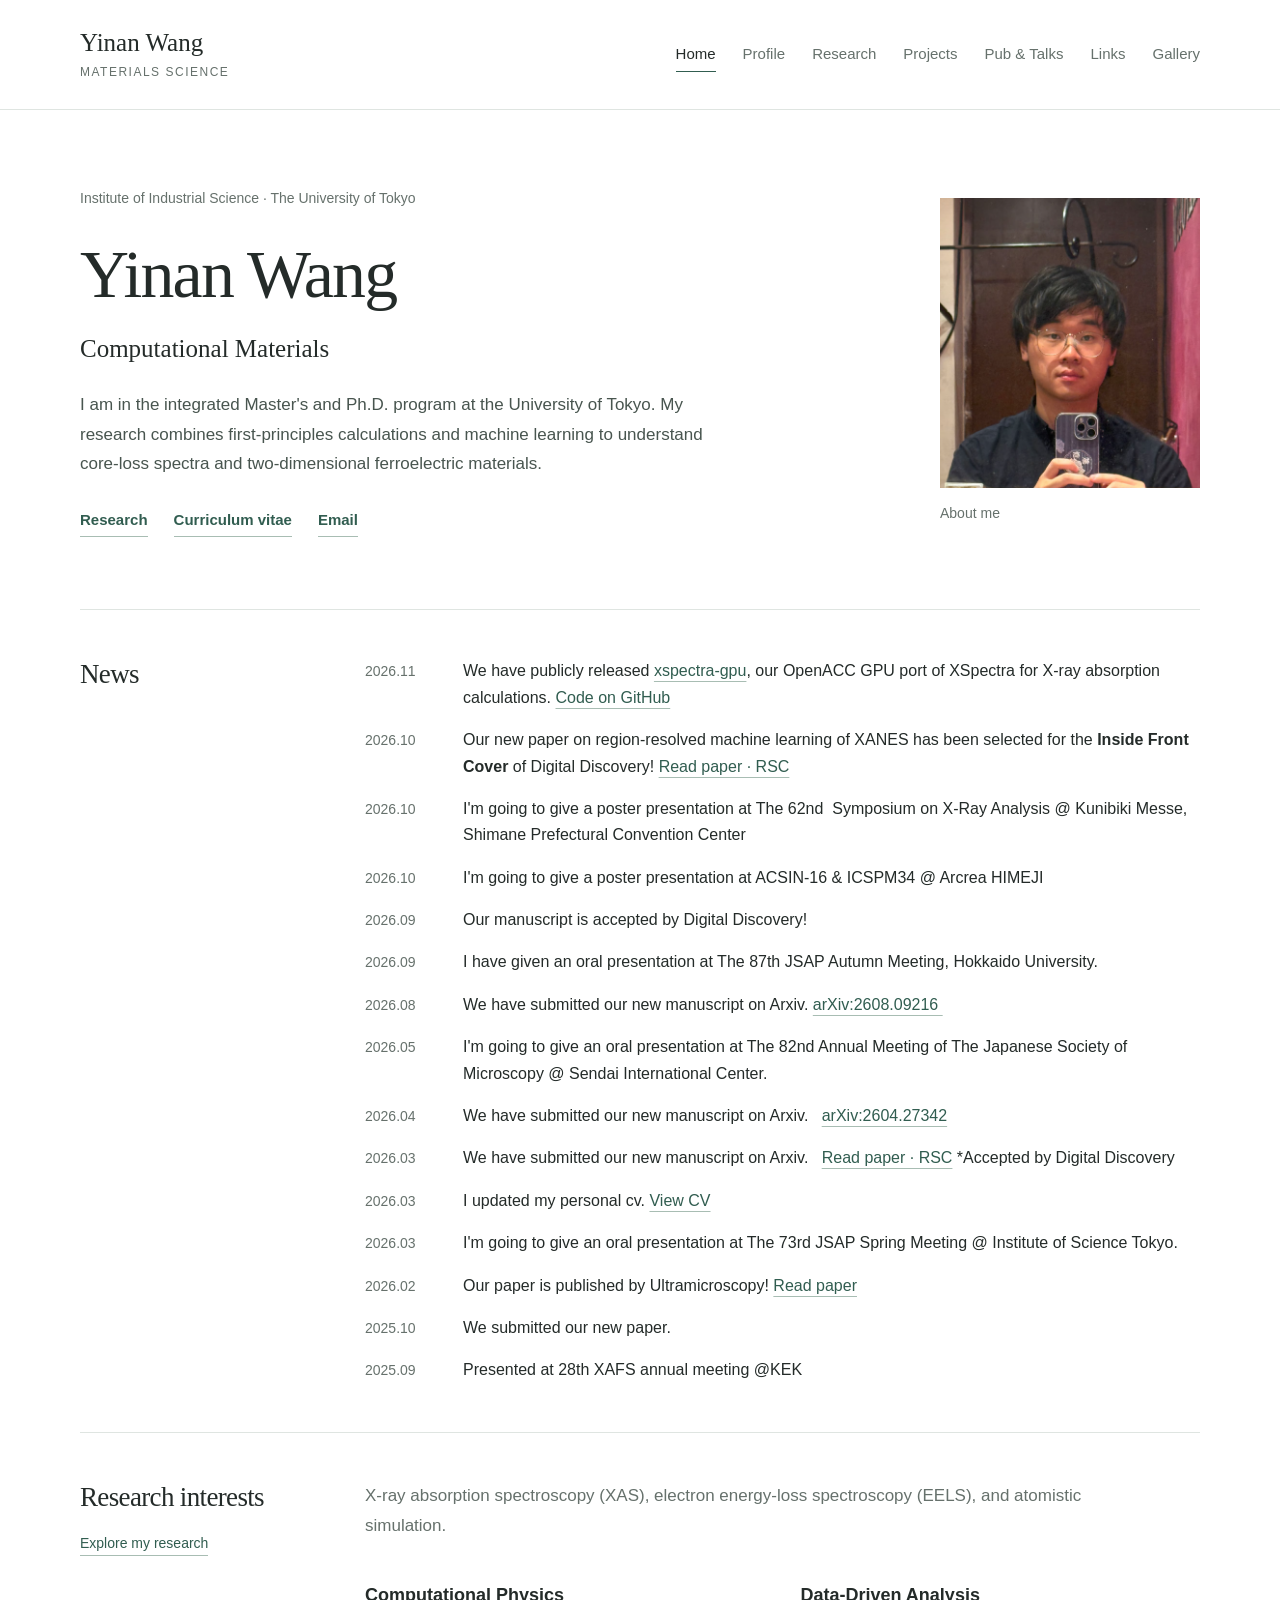
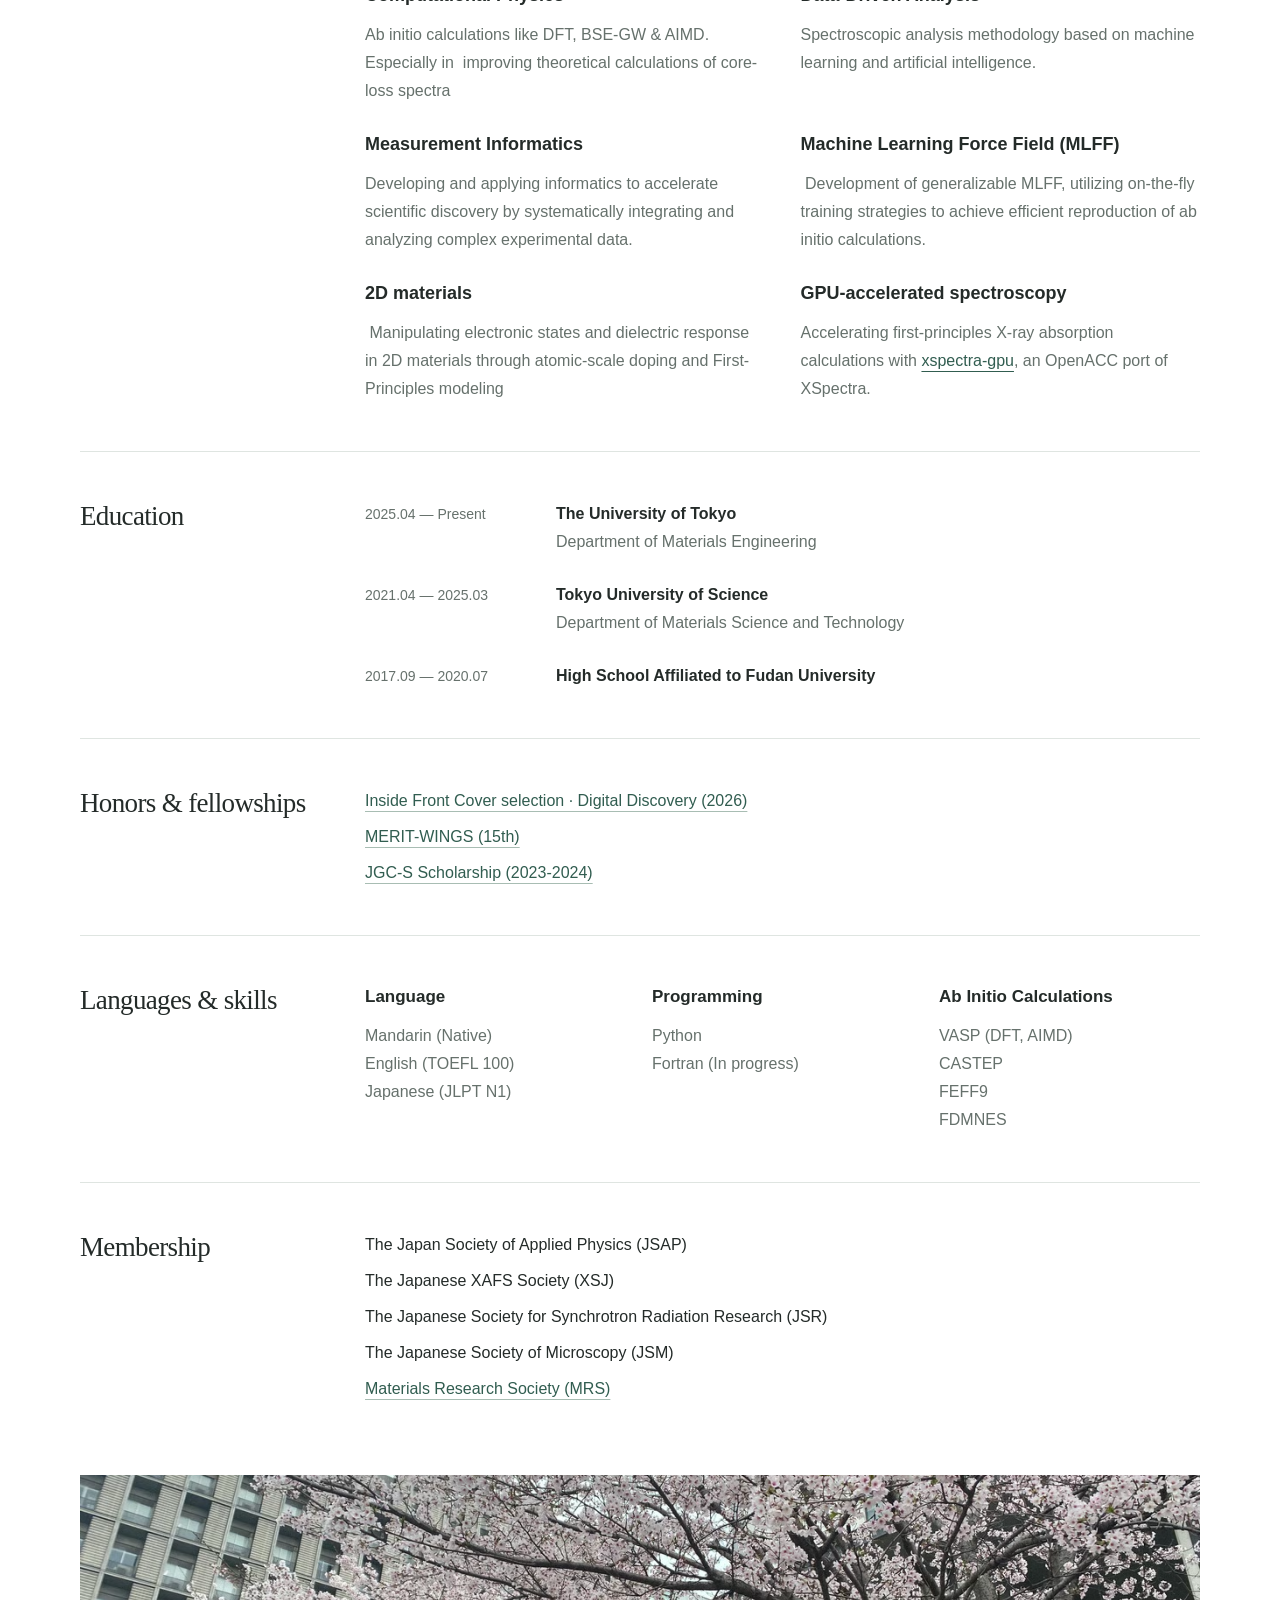
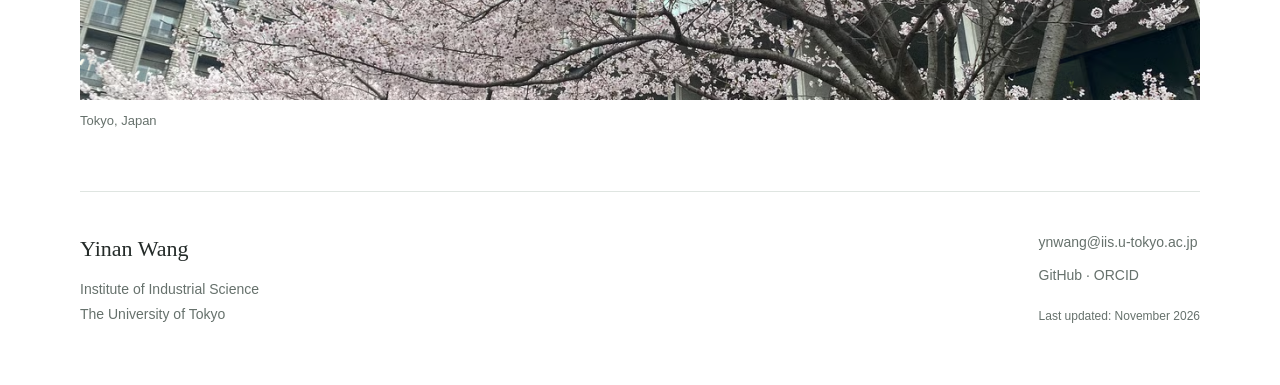
==== index.html @ 44aefcf2 "Simplify home research tagline to Computational Materials" ====
<!doctype html>
<html lang="en"><head><meta charset="utf-8"><meta name="viewport" content="width=device-width,initial-scale=1"><title>Yinan Wang</title><meta name="description" content="Yinan Wang — materials science, measurement informatics, machine learning, XAS and EELS at the University of Tokyo."><meta name="theme-color" content="#ffffff"><link rel="canonical" href="https://yinanwang-iis.github.io/"><link rel="icon" href="favicon.svg" type="image/svg+xml"><link rel="stylesheet" href="style.css?v=20260926-editorial"></head>
<body><a class="skip" href="#main">Skip to content</a><header><nav aria-label="Main navigation"><a class="wordmark" href="index.html">Yinan Wang<span>Materials Science</span></a><div class="nav-links"><a href="index.html" aria-current="page">Home</a><a href="profile.html">Profile</a><a href="research.html">Research</a><a href="projects.html">Projects</a><a href="pub-and-talks.html">Pub & Talks</a><a href="links.html">Links</a><a href="gallery.html">Gallery</a></div></nav></header><main id="main"><section class="home-intro">
<div class="intro-copy"><p class="affiliation">Institute of Industrial Science · The University of Tokyo</p><h1>Yinan Wang</h1><p class="intro-field">Computational Materials</p><p>I am in the integrated Master's and Ph.D. program at the University of Tokyo. My research combines first-principles calculations and machine learning to understand core-loss spectra and two-dimensional ferroelectric materials.</p><div class="intro-links"><a href="research.html">Research</a><a href="https://www.overleaf.com/read/ssrjstzkhgrx#f993db">Curriculum vitae</a><a href="mailto:ynwang@iis.u-tokyo.ac.jp">Email</a></div></div>
<figure class="intro-photo"><img src="home-2.avif" width="1193" height="1200" alt="Yinan Wang" fetchpriority="high"><figcaption><a href="profile.html">About me</a></figcaption></figure>
</section>
<section class="section home-section news"><div class="section-heading"><h2>News</h2></div><ul><li><time datetime="2026-11-11">2026.11</time><div>We have publicly released <a href="projects.html#xspectra-gpu">xspectra-gpu</a>, our OpenACC GPU port of XSpectra for X-ray absorption calculations. <a href="https://github.com/YinanWang-iis/xspectra-gpu">Code on GitHub</a></div></li><li><time datetime="2026-10">2026.10</time><div>Our new paper on region-resolved machine learning of XANES has been selected for the <strong>Inside Front Cover</strong> of <em>Digital Discovery</em>! <a href="https://doi.org/10.1039/D6DD00261G">Read paper · RSC</a></div></li><li><time datetime="2026-10">2026.10</time><div>I'm going to give a poster presentation at The<em> 62nd</em>&nbsp; <em>Symposium on X-Ray Analysis </em>@<em> </em>Kunibiki Messe, Shimane Prefectural Convention Center</div></li><li><time datetime="2026-10">2026.10</time><div>I'm going to give a poster presentation at ACSIN-16 &amp; ICSPM34 @ Arcrea HIMEJI</div></li><li><time datetime="2026-09">2026.09</time><div>Our manuscript is accepted by Digital Discovery!&nbsp;</div></li><li><time datetime="2026-09">2026.09</time><div>I have given an oral presentation at The <em>87th JSAP Autumn Meeting</em>, Hokkaido University.</div></li><li><time datetime="2026-08">2026.08</time><div>We have submitted our new manuscript on Arxiv. <a href="https://arxiv.org/abs/2608.09216" >arXiv:2608.09216&nbsp;</a></div></li><li><time datetime="2026-05">2026.05</time><div>I'm going to give an oral presentation at <em>The 82nd Annual Meeting of The Japanese Society of Microscopy </em>@ Sendai International Center.</div></li><li><time datetime="2026-04">2026.04</time><div>We have submitted our new manuscript on Arxiv. &nbsp; <a href="https://arxiv.org/abs/2604.27342">arXiv:2604.27342</a>&nbsp;</div></li><li><time datetime="2026-03">2026.03</time><div>We have submitted our new manuscript on Arxiv. &nbsp; <a href="https://doi.org/10.1039/D6DD00261G">Read paper · RSC</a> *Accepted by Digital Discovery&nbsp;</div></li><li><time datetime="2026-03">2026.03</time><div>I updated my personal cv. <a href="https://www.overleaf.com/read/ssrjstzkhgrx#f993db" >View CV</a></div></li><li><time datetime="2026-03">2026.03</time><div>I'm going to give an oral presentation at <em>The 73rd JSAP Spring Meeting </em>@ Institute of Science Tokyo.</div></li><li><time datetime="2026-02">2026.02</time><div>Our paper is published by Ultramicroscopy! <a href="https://doi.org/10.1016/j.ultramic.2026.114336" >Read paper</a></div></li><li><time datetime="2025-10">2025.10</time><div>We submitted our new paper.</div></li><li><time datetime="2025-09">2025.09</time><div>Presented at 28th XAFS annual meeting @KEK</div></li></ul></section>
<section class="section home-section research"><div class="section-heading"><h2>Research interests</h2><a class="quiet-link" href="research.html">Explore my research</a></div><p class="section-intro">X-ray absorption spectroscopy (XAS), electron energy-loss spectroscopy (EELS), and atomistic simulation.</p><div class="research-grid"><article><h3>Computational Physics</h3><p>Ab initio calculations like DFT, BSE-GW &amp; AIMD. Especially in&nbsp; improving theoretical calculations of core-loss spectra</p></article><article><h3>Data-Driven Analysis&nbsp;</h3><p>Spectroscopic analysis methodology based on machine learning and artificial intelligence.&nbsp;</p></article><article><h3>Measurement Informatics&nbsp;</h3><p>Developing and applying informatics to accelerate scientific discovery by systematically integrating and analyzing complex experimental data.</p></article><article><h3>Machine Learning Force Field (MLFF)</h3><p>&nbsp;Development of generalizable MLFF, utilizing on-the-fly training strategies to achieve efficient reproduction of ab initio calculations.&nbsp;</p></article><article><h3>2D materials</h3><p>&nbsp;Manipulating electronic states and dielectric response in 2D materials through atomic-scale doping and First-Principles modeling&nbsp;</p></article><article><h3>GPU-accelerated spectroscopy</h3><p>Accelerating first-principles X-ray absorption calculations with <a href="projects.html#xspectra-gpu">xspectra-gpu</a>, an OpenACC port of XSpectra.</p></article></div></section>
<section class="section home-section education"><div class="section-heading"><h2>Education</h2></div><dl class="education-list"><div><dt>2025.04 — Present</dt><dd><strong>The University of Tokyo</strong><span>Department of Materials Engineering</span></dd></div><div><dt>2021.04 — 2025.03</dt><dd><strong>Tokyo University of Science</strong><span>Department of Materials Science and Technology</span></dd></div><div><dt>2017.09 — 2020.07</dt><dd><strong>High School Affiliated to Fudan University</strong></dd></div></dl></section>
<section class="section home-section honors"><div class="section-heading"><h2>Honors &amp; fellowships</h2></div><ul class="plain-list"><li><a href="https://doi.org/10.1039/D6DD00261G">Inside Front Cover selection · Digital Discovery (2026)</a></li><li><a href="https://www.merit.t.u-tokyo.ac.jp/merit/en/index.html" target="_blank" rel="noopener noreferrer">MERIT-WINGS (15th)</a></li><li><a href="https://www.jgcs.or.jp/en/" target="_blank" rel="noopener noreferrer">JGC-S Scholarship (2023-2024)</a></li></ul></section>
<section class="section home-section skills"><div class="section-heading"><h2>Languages &amp; skills</h2></div><div class="skills-grid"><article><h3>Language</h3><p>Mandarin (Native)<br>English (TOEFL 100)<br>Japanese (JLPT N1)</p></article><article><h3>Programming</h3><p>Python<br>Fortran (In progress)</p></article><article><h3>Ab Initio Calculations</h3><p>VASP (DFT, AIMD)<br>CASTEP<br>FEFF9<br>FDMNES</p></article></div></section>
<section class="section home-section membership"><div class="section-heading"><h2>Membership</h2></div><ul class="plain-list"><li>The Japan Society of Applied Physics (JSAP)</li><li>The Japanese XAFS Society (XSJ)</li><li>The Japanese Society for Synchrotron Radiation Research (JSR)</li><li>The Japanese Society of Microscopy (JSM)</li><li><a href="https://www.mrs.org/">Materials Research Society (MRS)</a></li></ul></section>
<figure class="campus-photo"><img src="home-1.avif" width="1280" height="960" alt="Cherry blossoms on campus" loading="lazy"><figcaption>Tokyo, Japan</figcaption></figure></main><footer><div><strong>Yinan Wang</strong><p>Institute of Industrial Science<br>The University of Tokyo</p></div><div><a href="mailto:ynwang@iis.u-tokyo.ac.jp">ynwang@iis.u-tokyo.ac.jp</a><p><a href="https://github.com/YinanWang-iis">GitHub</a> · <a href="https://orcid.org/0009-0008-8642-6753">ORCID</a></p><small>Last updated: November 2026</small></div></footer></body></html>
---- style.css ----
:root{--ink:#242b29;--muted:#66716c;--accent:#315d50;--line:#dfe5e1;--soft:#f5f7f5;--serif:Georgia,"Times New Roman",serif;--sans:"Segoe UI",Arial,"Noto Sans JP",sans-serif}
*{box-sizing:border-box}html{scroll-behavior:smooth;scroll-padding-top:32px}body{margin:0;background:#fff;color:var(--ink);font:17px/1.75 var(--sans);-webkit-font-smoothing:antialiased}a{color:var(--accent);text-decoration-thickness:1px;text-underline-offset:5px;overflow-wrap:anywhere}a:hover{text-decoration-color:currentColor;color:#173d30}a:focus-visible{outline:2px solid var(--accent);outline-offset:5px}img{max-width:100%}p{margin:0 0 22px}strong{font-weight:600}h1,h2,h3{color:var(--ink)}h1,h2{font-family:var(--serif);font-weight:400}h1{font-size:clamp(46px,5.3vw,68px);line-height:1.12;letter-spacing:-1.8px;margin:0 0 26px}h2{font-size:32px;line-height:1.25;letter-spacing:-.65px;margin:0 0 24px}h3{font-size:20px;line-height:1.5;font-weight:600;margin:0 0 12px}header{border-bottom:1px solid var(--line)}nav{max-width:1184px;margin:auto;padding:29px 32px;display:flex;align-items:center;justify-content:space-between;gap:28px}.wordmark{font-family:var(--serif);font-size:25px;line-height:1.15;color:var(--ink);text-decoration:none;white-space:nowrap}.wordmark span{display:block;margin-top:7px;font:12px/1.3 var(--sans);letter-spacing:1.5px;text-transform:uppercase;color:var(--muted)}.nav-links{display:flex;gap:27px;flex-wrap:wrap}.nav-links a{color:var(--muted);text-decoration:none;font-size:15px;line-height:1.6;padding:5px 0;border-bottom:1px solid transparent}.nav-links a:hover,.nav-links a[aria-current="page"]{color:var(--ink);border-bottom-color:var(--accent)}
.home-intro,.section,footer,.page-title,.campus-photo{max-width:1120px;margin-left:auto;margin-right:auto}.home-intro{display:grid;grid-template-columns:minmax(0,1fr) 260px;gap:100px;padding:76px 0 72px;align-items:center}.affiliation{font-size:14px;color:var(--muted);margin:0 0 26px}.intro-field{font-family:var(--serif);font-size:25px;line-height:1.4;margin-top:-8px;margin-bottom:24px}.intro-copy>p:not(.affiliation):not(.intro-field){max-width:655px;color:#48554f}.intro-links{display:flex;gap:26px;flex-wrap:wrap;margin-top:28px}.intro-links a{font-size:15px;font-weight:600;text-decoration:none;border-bottom:1px solid #a8bdb3;padding-bottom:3px}.intro-photo{margin:0}.intro-photo img{display:block;width:260px;height:290px;object-fit:cover;object-position:center 35%}.intro-photo figcaption{font-size:14px;margin-top:13px;color:var(--muted)}.intro-photo figcaption a{color:var(--muted);text-decoration:none}.intro-photo figcaption a:hover{text-decoration:underline}.section{padding:48px 0;border-top:1px solid var(--line)}.section-heading{display:flex;justify-content:space-between;align-items:baseline;gap:25px;margin-bottom:25px}.section-heading h2{margin:0}.quiet-link{font-size:14px;text-decoration:none;border-bottom:1px solid #a8bdb3;white-space:nowrap}.section-intro{color:var(--muted);max-width:780px;margin-bottom:30px}.home-section{display:grid;grid-template-columns:230px minmax(0,1fr);column-gap:55px}.home-section>.section-heading{display:block;grid-column:1}.home-section>.section-heading h2{font-size:27px}.home-section>.section-heading .quiet-link{display:inline-block;margin-top:16px}.home-section>:not(.section-heading){grid-column:2}.home-section>.section-heading+*{grid-row:1}.home-section>.section-intro{margin-bottom:24px}.home-section>.research-grid{grid-row:2}.news ul{list-style:none;padding:0;margin:0}.news li{display:grid;grid-template-columns:76px minmax(0,1fr);gap:22px;padding:0 0 16px;font-size:16px;line-height:1.65}.news li:last-child{padding-bottom:0}.news time{font-size:14px;color:var(--muted);font-variant-numeric:tabular-nums;padding-top:2px}.news a{text-decoration-color:#a8bdb3;white-space:normal}.news em{font-style:normal}.research-grid{display:grid;grid-template-columns:1fr 1fr;gap:26px 36px}.research-grid article{min-width:0}.research-grid h3{font-size:18px}.research-grid p{font-size:16px;color:var(--muted);margin:0}.education-list{margin:0}.education-list>div{display:grid;grid-template-columns:165px minmax(0,1fr);gap:26px;margin-bottom:25px}.education-list>div:last-child{margin-bottom:0}.education-list dt{font-size:14px;color:var(--muted);padding-top:2px}.education-list dd{margin:0;font-size:16px}.education-list dd span{display:block;color:var(--muted)}.plain-list{list-style:none;margin:0;padding:0}.plain-list li{margin:0 0 8px;font-size:16px}.plain-list li:last-child{margin-bottom:0}.plain-list a{text-decoration-color:#a8bdb3}.skills-grid{display:grid;grid-template-columns:repeat(3,minmax(0,1fr));gap:26px}.skills-grid h3{font-size:17px}.skills-grid p{font-size:16px;color:var(--muted);margin:0}.campus-photo{padding:24px 0 0;margin-top:0;margin-bottom:58px}.campus-photo img{display:block;width:100%;height:225px;object-fit:cover;object-position:center 43%}.campus-photo figcaption{font-size:13px;color:var(--muted);margin-top:10px}
.page-title{padding:64px 0 40px}.page-title h1{font-size:clamp(43px,5vw,60px);margin:0}.page-title .eyebrow{display:none}.prose,.research-overview,.research-detail,.publications,.links-directory{max-width:850px;margin-left:auto;margin-right:auto}.prose{padding-top:36px;padding-bottom:60px}.prose h2{font-size:29px}.prose p{line-height:1.9;margin-bottom:26px}.research-overview{padding:0 0 35px;color:#48554f}.research-topics{display:flex;gap:16px 28px;flex-wrap:wrap;margin-top:28px}.research-topics a{font-size:15px;text-decoration:none;border-bottom:1px solid #a8bdb3;padding-bottom:3px}.research-detail{padding:40px 0}.research-detail>p{max-width:790px}.research-project{padding:27px 0;margin-top:8px;border-bottom:1px solid var(--line)}.research-project:last-child{padding-bottom:0;border-bottom:0}.research-project h3{font-size:22px;max-width:760px;line-height:1.45}.research-context{margin:32px 0 8px;padding-left:25px;border-left:2px solid var(--accent)}.research-context h3{font-size:19px}.research-context p{margin:0;color:#48554f}.related-paper{margin-top:24px}.reference-label{font-size:12px;text-transform:uppercase;letter-spacing:1.1px;color:var(--muted)}.reference-title{font-family:var(--serif);font-size:18px;line-height:1.5;margin:7px 0 10px;color:#48554f}.paper-link,.paper-actions a{font-size:14px;font-weight:600;text-decoration:none;border-bottom:1px solid #a8bdb3;padding-bottom:2px}.publications{padding:38px 0}.publications h2{font-size:29px;margin-bottom:12px}.publication-entry{padding:25px 0;border-bottom:1px solid var(--line)}.publication-entry:last-child{border:0;padding-bottom:0}.paper-title{font-family:var(--serif);font-size:24px;font-weight:400;line-height:1.4;margin-bottom:14px;letter-spacing:-.15px}.paper-authors{font-size:15px;color:var(--muted);line-height:1.7;margin:0 0 9px}.paper-authors strong{color:var(--ink);font-weight:600}.paper-meta{font-size:15px;color:var(--muted);margin:0 0 12px;line-height:1.65}.paper-actions{display:flex;gap:18px;align-items:center;margin-top:13px}.talk-entry{padding:24px 0;border-bottom:1px solid var(--line)}.talk-entry:last-child{border:0;padding-bottom:0}.talk-entry h3{font-size:19px;line-height:1.6;font-weight:600;margin-bottom:9px}.talk-translation{font-size:16px;line-height:1.65;color:#48554f;margin:0 0 16px}.talk-format{display:inline-block;font-size:13px;color:var(--accent);letter-spacing:.4px}.links-directory{padding-bottom:55px}.directory-section{padding:30px 0 20px;border-top:1px solid var(--line)}.directory-section h2{font-size:27px;margin:0 0 18px}.directory-link{display:grid;grid-template-columns:200px minmax(0,1fr) 20px;align-items:baseline;gap:24px;text-decoration:none;color:var(--ink);padding:17px 0;border-bottom:1px solid #edf0ed}.directory-link:last-child{border-bottom:0}.directory-link:hover .directory-name{text-decoration:underline;text-underline-offset:5px}.directory-name{font-size:18px;font-weight:500}.directory-detail{font-size:15px;color:var(--muted)}.external-mark{font-size:17px;color:var(--muted)}.archive>p{color:var(--muted);font-size:16px;margin:0 0 4px}.gallery{display:grid;grid-template-columns:1fr 1fr;gap:36px;align-items:start;padding-bottom:64px}.gallery img{width:100%;height:auto;display:block}.gallery a{display:block}
footer{padding:38px 0 44px;border-top:1px solid var(--line);display:flex;justify-content:space-between;gap:40px;font-size:14px;color:var(--muted)}footer strong{font-family:var(--serif);font-size:22px;font-weight:400;color:var(--ink)}footer p{margin:9px 0 15px}footer a{color:var(--muted);text-decoration:none}footer a:hover{text-decoration:underline}footer small{font-size:12px}.skip{position:absolute;left:12px;top:-100px;padding:10px 15px;background:white;color:var(--ink);z-index:20}.skip:focus{top:12px}
@media(max-width:1200px){.home-intro,.section,footer,.page-title,.campus-photo{margin-left:40px;margin-right:40px}.prose,.research-overview,.research-detail,.publications,.links-directory{width:calc(100% - 80px);margin-left:auto;margin-right:auto}.home-intro{gap:60px}.home-section{grid-template-columns:200px minmax(0,1fr);gap:35px}.nav-links{gap:22px}}
@media(max-width:900px){nav{align-items:flex-start}.nav-links{justify-content:flex-end;gap:12px 20px;max-width:430px}.home-intro{grid-template-columns:minmax(0,1fr) 210px;gap:40px;padding:55px 0}.intro-photo img{width:210px;height:265px}.intro-field{font-size:23px}.home-section{display:block}.section-heading{margin-bottom:28px}.home-section>.section-heading{display:flex}.home-section>.section-heading .quiet-link{margin-top:0}.education-list>div{grid-template-columns:165px 1fr}.research-grid{gap:28px}}
@media(max-width:600px){body{font-size:16px}nav{padding:24px;flex-direction:column;gap:20px}.wordmark{font-size:24px}.wordmark span{font-size:12px}.nav-links{justify-content:flex-start;gap:9px 21px;max-width:none}.nav-links a{font-size:14px}.home-intro,.section,footer,.page-title,.campus-photo{margin-left:24px;margin-right:24px}.home-intro{display:flex;flex-direction:column;align-items:flex-start;padding:40px 0;gap:28px}.affiliation{font-size:13px;margin-bottom:24px;max-width:290px}h1{font-size:49px;letter-spacing:-1.3px}.intro-field{font-size:23px}.intro-photo{display:flex;align-items:flex-end;gap:20px}.intro-photo img{width:145px;height:175px}.intro-photo figcaption{margin:0 0 3px}.intro-links{gap:22px;margin-top:22px}.intro-links a{font-size:14px}.section{padding:34px 0}.home-section>.section-heading{display:block}.home-section>.section-heading .quiet-link{margin-top:12px}.home-section>.section-heading h2{font-size:27px}.news li{grid-template-columns:62px minmax(0,1fr);gap:16px;font-size:15px;padding-bottom:20px}.news time{font-size:13px}.research-grid{grid-template-columns:1fr;gap:24px}.research-grid h3{font-size:18px}.education-list>div{grid-template-columns:1fr;gap:5px;margin-bottom:23px}.skills-grid{grid-template-columns:1fr;gap:24px}.plain-list li{font-size:15px}.campus-photo{padding-top:10px;margin-bottom:38px}.campus-photo img{height:180px}.page-title{padding:40px 0 30px}.page-title h1{font-size:43px;letter-spacing:-1.1px}.prose,.research-overview,.research-detail,.publications,.links-directory{width:calc(100% - 48px);margin-left:auto;margin-right:auto}.prose h2,.research-detail h2,.publications h2{font-size:28px}.research-project h3{font-size:20px}.research-context{padding-left:18px}.research-topics{gap:13px 25px}.paper-title{font-size:23px}.publication-entry{padding:23px 0}.talk-entry h3{font-size:18px}.paper-authors,.paper-meta{font-size:14px}.directory-link{grid-template-columns:1fr 20px;gap:3px 12px;padding:16px 0}.directory-name{font-size:18px}.directory-detail{grid-column:1;grid-row:2;font-size:14px}.external-mark{grid-column:2;grid-row:1 / span 2;align-self:center}.gallery{grid-template-columns:1fr;gap:25px}.links-directory{padding-bottom:30px}footer{flex-direction:column;gap:10px;padding:30px 0}footer p{margin-bottom:12px}}
@media(prefers-reduced-motion:reduce){html{scroll-behavior:auto}}@media print{header,.intro-photo,.campus-photo,footer,.skip{display:none}body{font-size:11pt}.section,.home-intro,.page-title{margin:0;padding:20px 0}.home-section{display:block}.publication-entry,.talk-entry{break-inside:avoid}a{color:inherit}}
@media(max-width:600px){.nav-links{display:grid;grid-template-columns:repeat(3,max-content);gap:8px 25px}}

.research-figure{margin:25px 0 30px}.research-figure>a{display:block;max-width:640px;margin:0 auto;background:#f8faf8;outline-offset:5px}.research-figure img{display:block;width:100%;height:auto}.research-figure figcaption{font-size:14px;line-height:1.65;color:var(--muted);max-width:640px;margin:14px auto 0}.research-figure figcaption span{display:block;font-size:12px;margin-top:5px;color:#737e77}.research-figure>a:hover{outline:1px solid var(--line)}@media(max-width:600px){.research-figure{margin:22px 0}.research-figure figcaption{font-size:14px}}
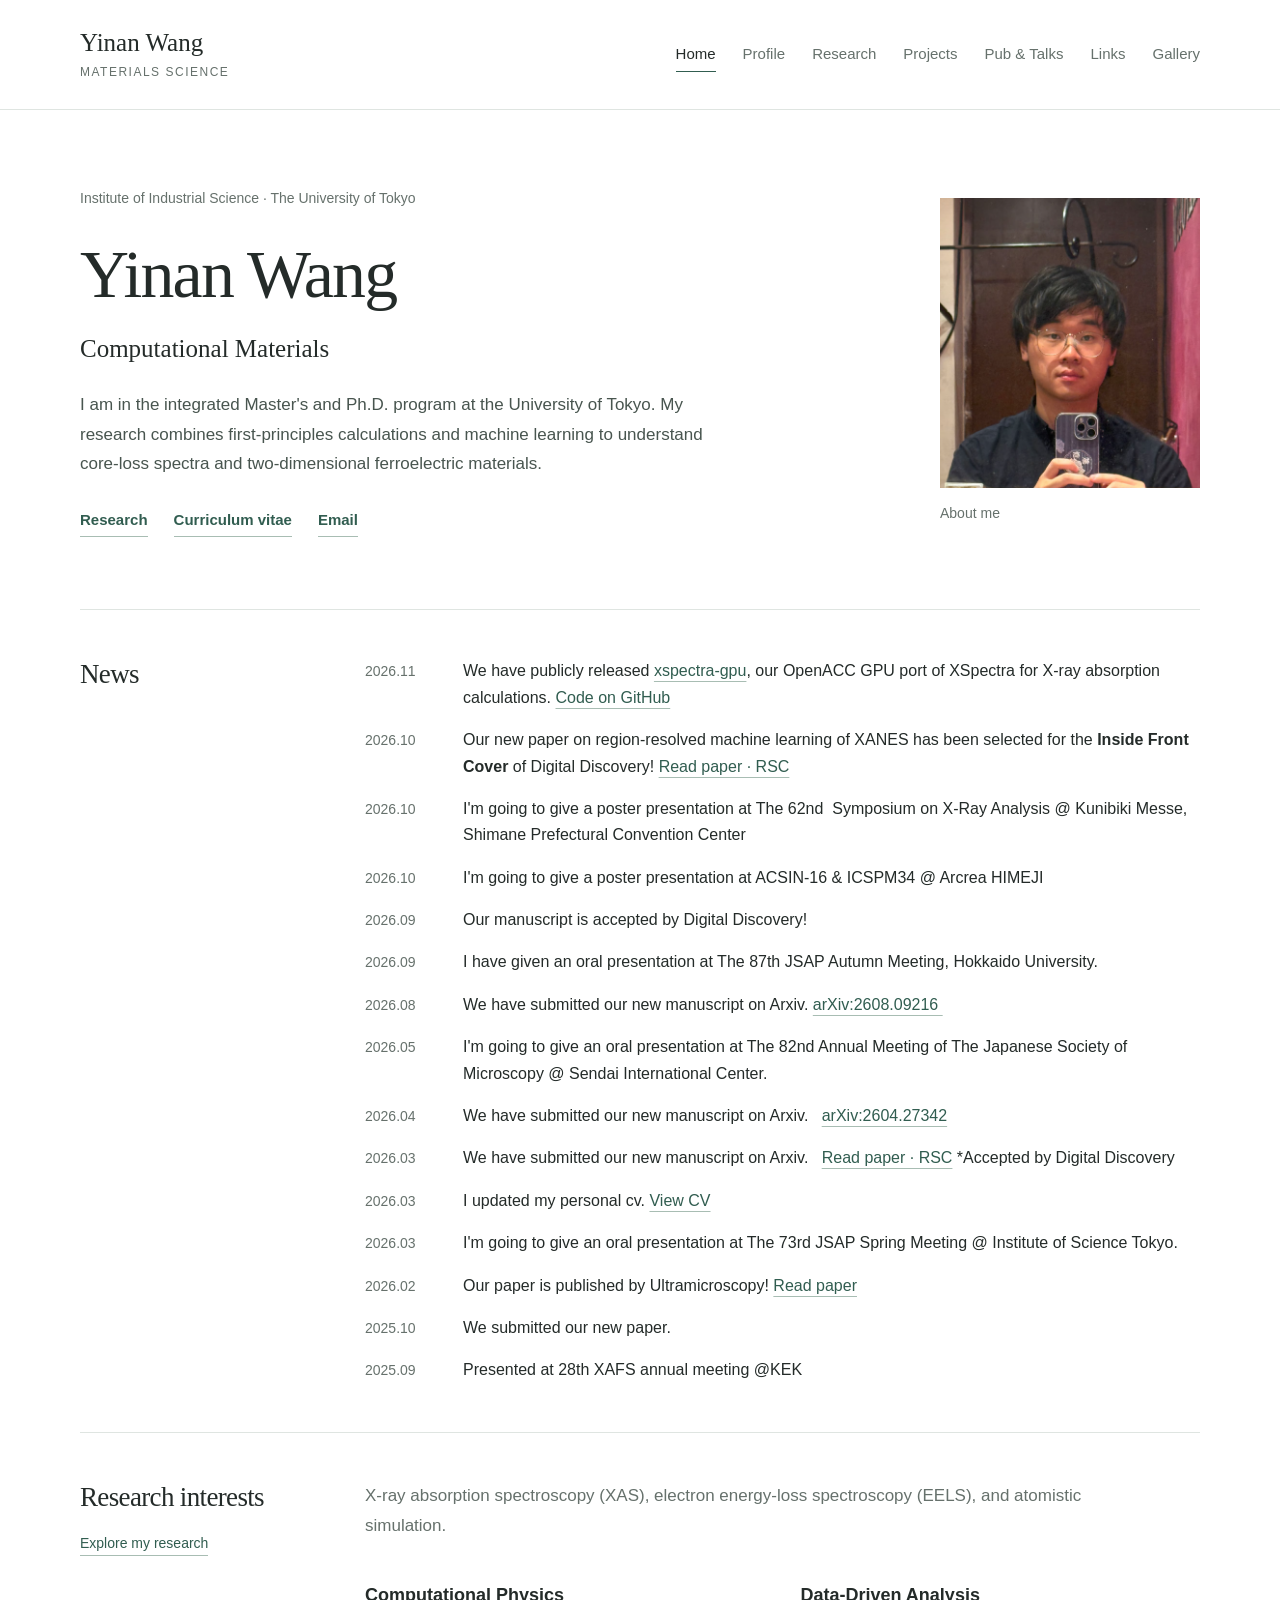
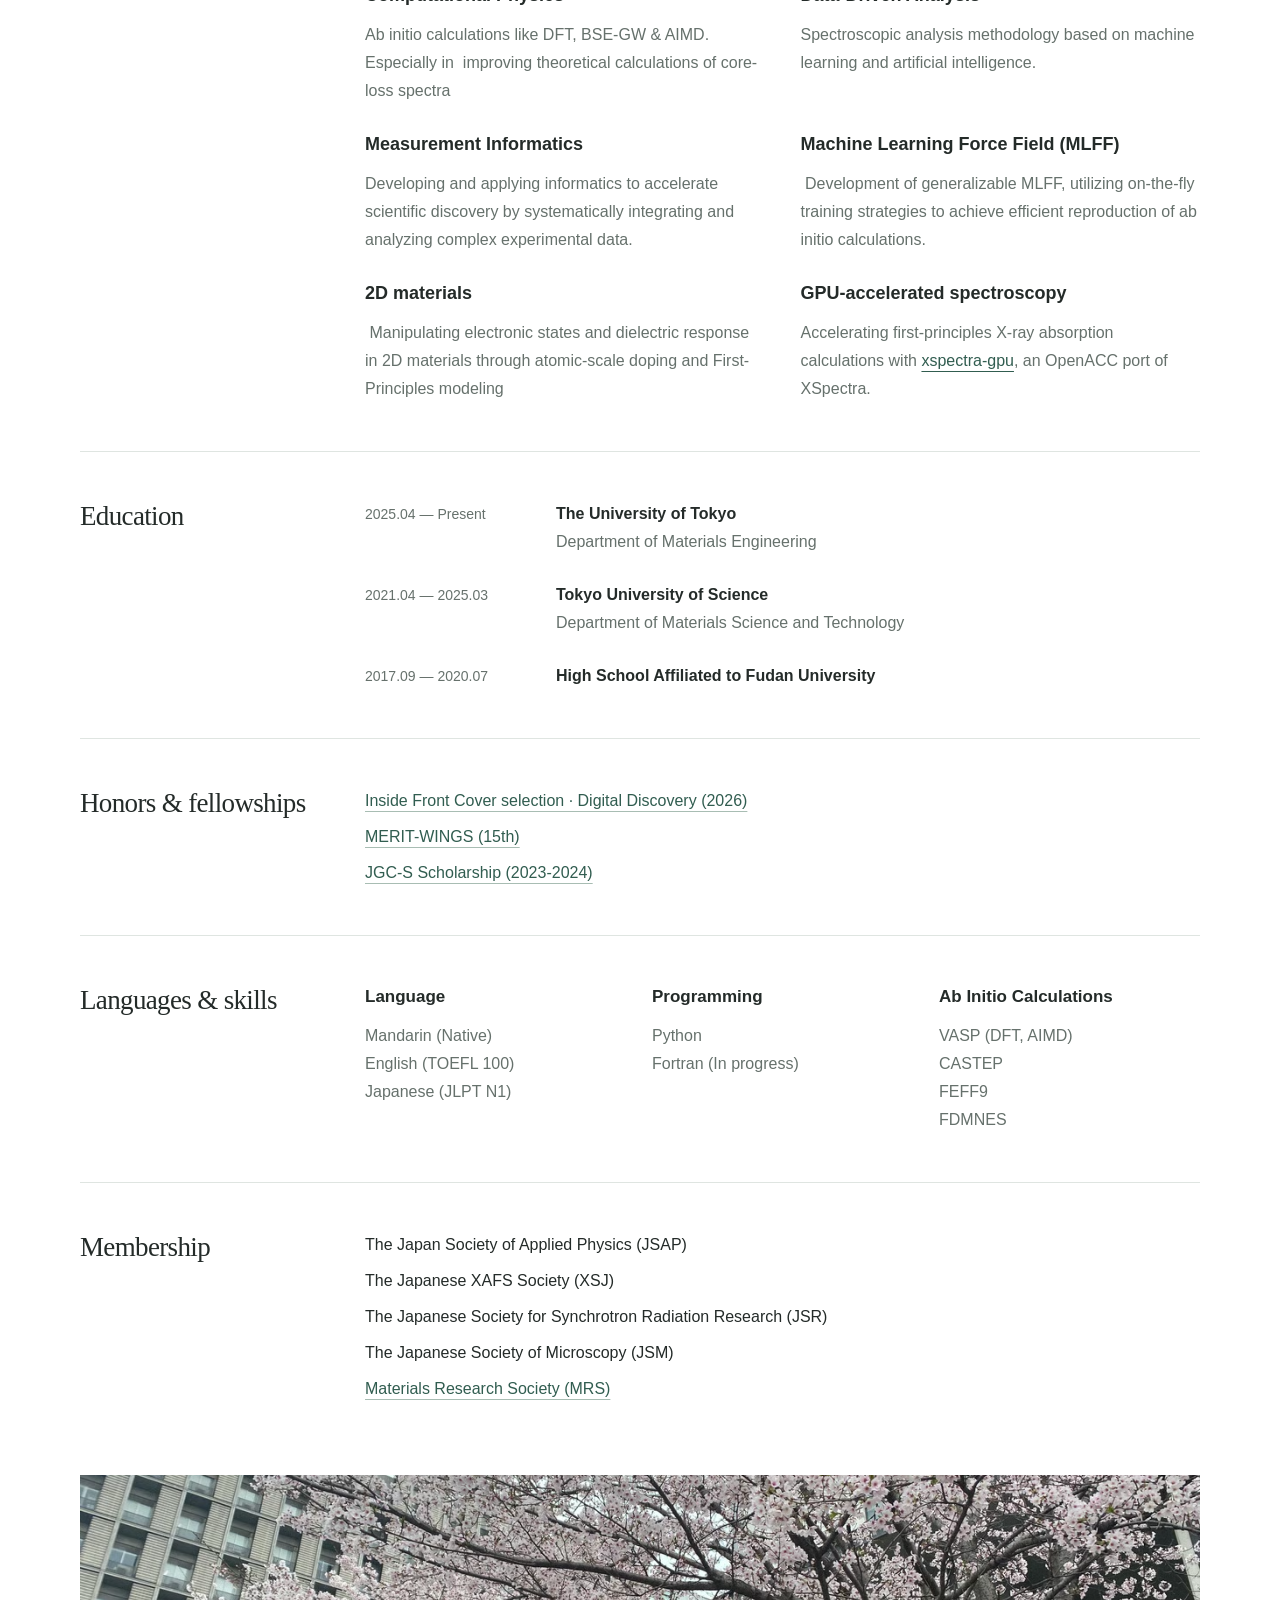
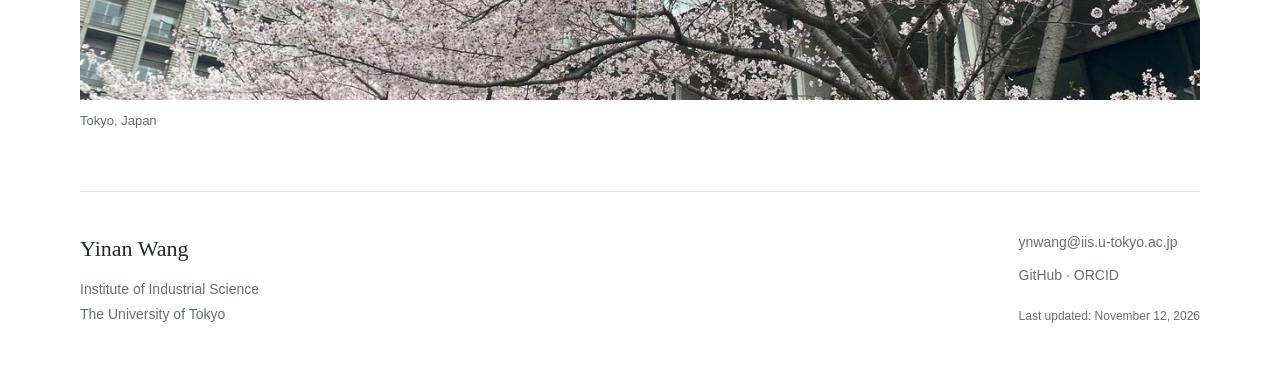
==== commit 68bc9912: "Update home footer date to November 12, 2026" ====
--- a/index.html
+++ b/index.html
@@ -10,4 +10,4 @@
 <section class="section home-section honors"><div class="section-heading"><h2>Honors &amp; fellowships</h2></div><ul class="plain-list"><li><a href="https://doi.org/10.1039/D6DD00261G">Inside Front Cover selection · Digital Discovery (2026)</a></li><li><a href="https://www.merit.t.u-tokyo.ac.jp/merit/en/index.html" target="_blank" rel="noopener noreferrer">MERIT-WINGS (15th)</a></li><li><a href="https://www.jgcs.or.jp/en/" target="_blank" rel="noopener noreferrer">JGC-S Scholarship (2023-2024)</a></li></ul></section>
 <section class="section home-section skills"><div class="section-heading"><h2>Languages &amp; skills</h2></div><div class="skills-grid"><article><h3>Language</h3><p>Mandarin (Native)<br>English (TOEFL 100)<br>Japanese (JLPT N1)</p></article><article><h3>Programming</h3><p>Python<br>Fortran (In progress)</p></article><article><h3>Ab Initio Calculations</h3><p>VASP (DFT, AIMD)<br>CASTEP<br>FEFF9<br>FDMNES</p></article></div></section>
 <section class="section home-section membership"><div class="section-heading"><h2>Membership</h2></div><ul class="plain-list"><li>The Japan Society of Applied Physics (JSAP)</li><li>The Japanese XAFS Society (XSJ)</li><li>The Japanese Society for Synchrotron Radiation Research (JSR)</li><li>The Japanese Society of Microscopy (JSM)</li><li><a href="https://www.mrs.org/">Materials Research Society (MRS)</a></li></ul></section>
-<figure class="campus-photo"><img src="home-1.avif" width="1280" height="960" alt="Cherry blossoms on campus" loading="lazy"><figcaption>Tokyo, Japan</figcaption></figure></main><footer><div><strong>Yinan Wang</strong><p>Institute of Industrial Science<br>The University of Tokyo</p></div><div><a href="mailto:ynwang@iis.u-tokyo.ac.jp">ynwang@iis.u-tokyo.ac.jp</a><p><a href="https://github.com/YinanWang-iis">GitHub</a> · <a href="https://orcid.org/0009-0008-8642-6753">ORCID</a></p><small>Last updated: November 2026</small></div></footer></body></html>
+<figure class="campus-photo"><img src="home-1.avif" width="1280" height="960" alt="Cherry blossoms on campus" loading="lazy"><figcaption>Tokyo, Japan</figcaption></figure></main><footer><div><strong>Yinan Wang</strong><p>Institute of Industrial Science<br>The University of Tokyo</p></div><div><a href="mailto:ynwang@iis.u-tokyo.ac.jp">ynwang@iis.u-tokyo.ac.jp</a><p><a href="https://github.com/YinanWang-iis">GitHub</a> · <a href="https://orcid.org/0009-0008-8642-6753">ORCID</a></p><small>Last updated: November 12, 2026</small></div></footer></body></html>
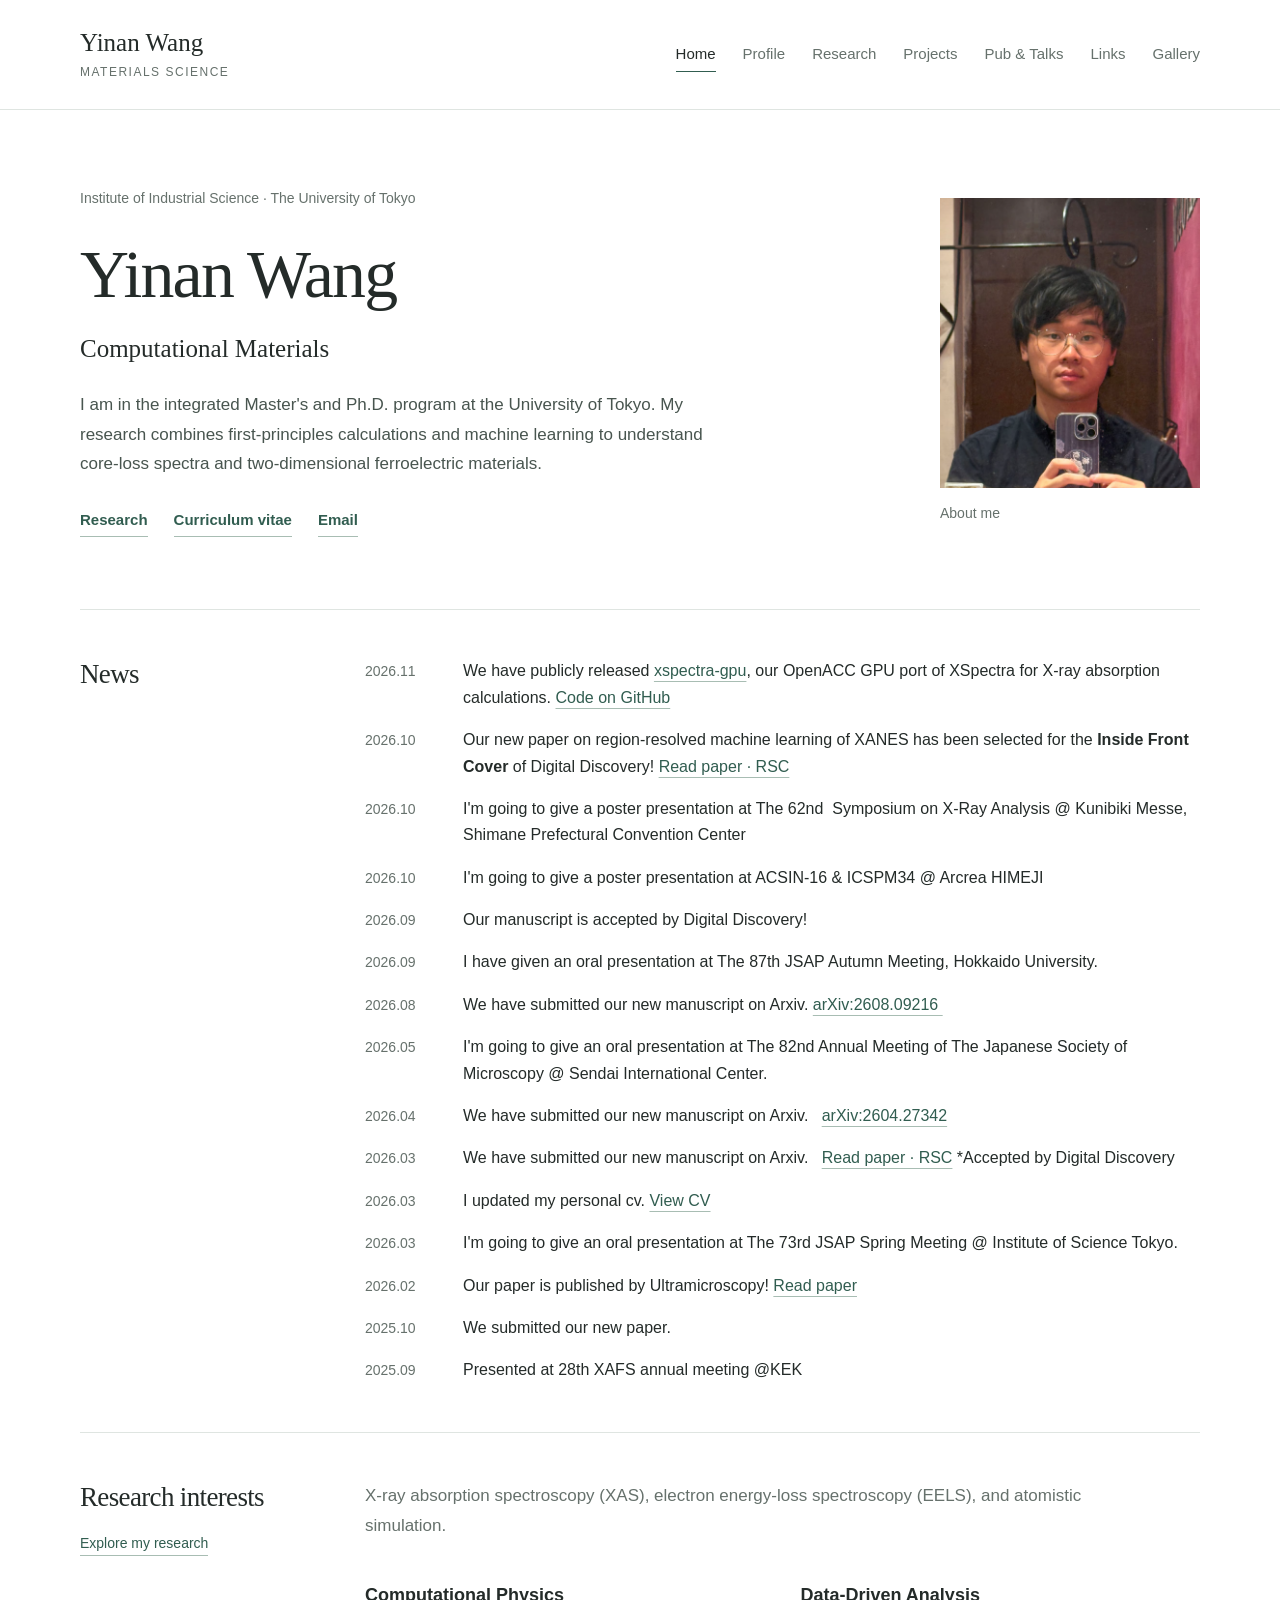
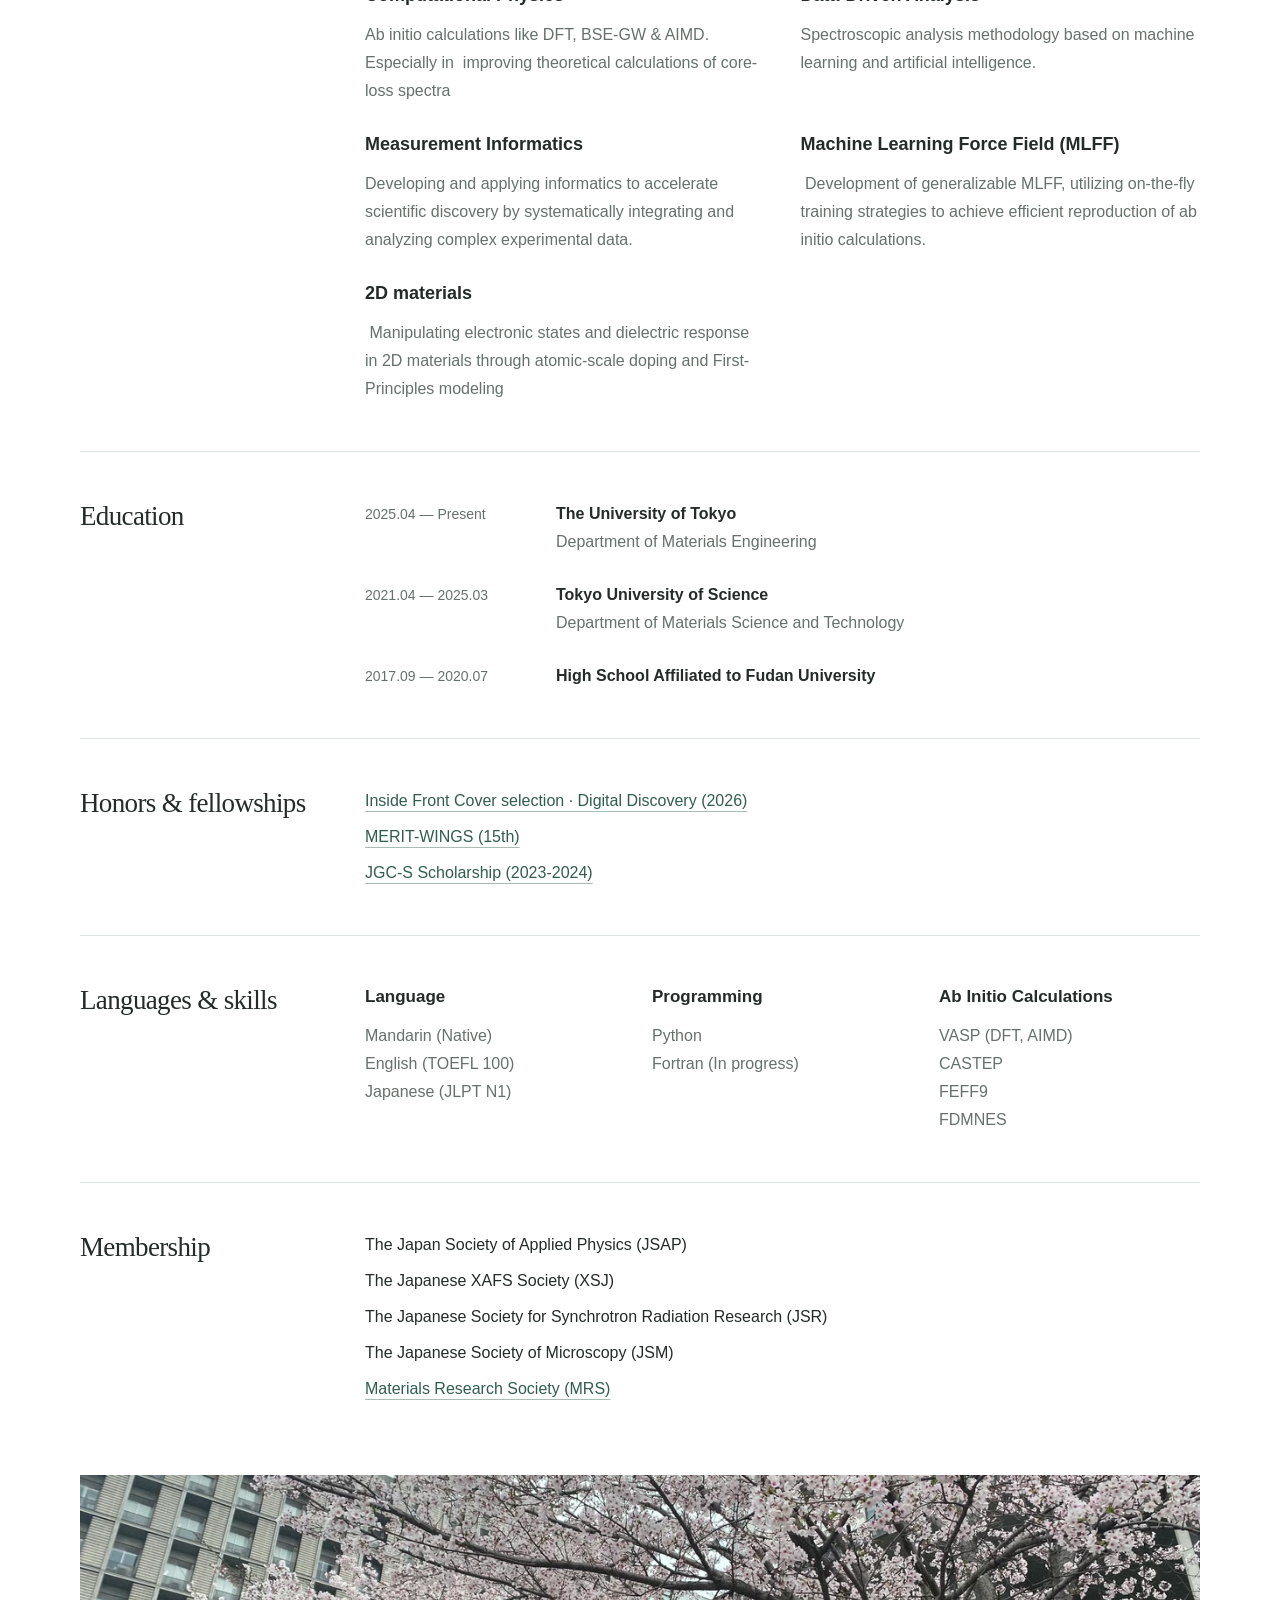
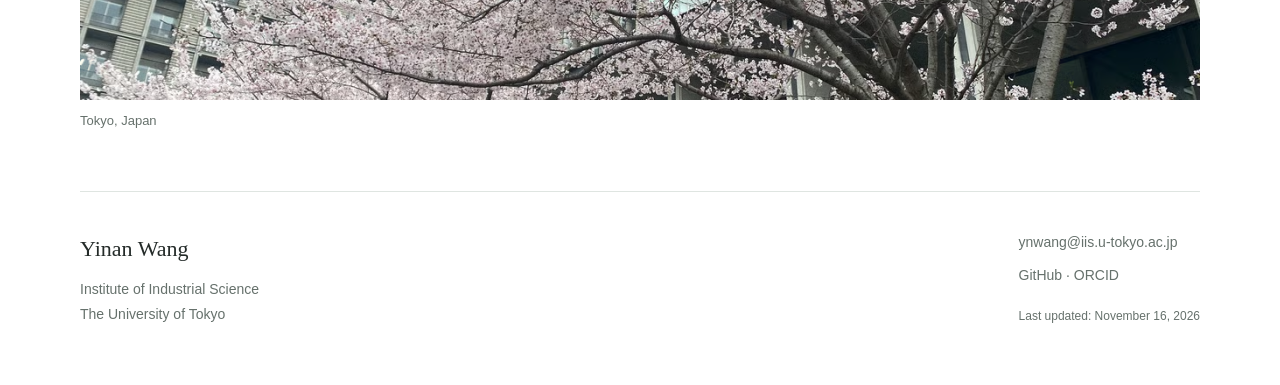
==== commit add81dfd: "Refresh XSpectra project from current benchmarks and streamline research" ====
--- a/index.html
+++ b/index.html
@@ -5,9 +5,9 @@
 <figure class="intro-photo"><img src="home-2.avif" width="1193" height="1200" alt="Yinan Wang" fetchpriority="high"><figcaption><a href="profile.html">About me</a></figcaption></figure>
 </section>
 <section class="section home-section news"><div class="section-heading"><h2>News</h2></div><ul><li><time datetime="2026-11-11">2026.11</time><div>We have publicly released <a href="projects.html#xspectra-gpu">xspectra-gpu</a>, our OpenACC GPU port of XSpectra for X-ray absorption calculations. <a href="https://github.com/YinanWang-iis/xspectra-gpu">Code on GitHub</a></div></li><li><time datetime="2026-10">2026.10</time><div>Our new paper on region-resolved machine learning of XANES has been selected for the <strong>Inside Front Cover</strong> of <em>Digital Discovery</em>! <a href="https://doi.org/10.1039/D6DD00261G">Read paper · RSC</a></div></li><li><time datetime="2026-10">2026.10</time><div>I'm going to give a poster presentation at The<em> 62nd</em>&nbsp; <em>Symposium on X-Ray Analysis </em>@<em> </em>Kunibiki Messe, Shimane Prefectural Convention Center</div></li><li><time datetime="2026-10">2026.10</time><div>I'm going to give a poster presentation at ACSIN-16 &amp; ICSPM34 @ Arcrea HIMEJI</div></li><li><time datetime="2026-09">2026.09</time><div>Our manuscript is accepted by Digital Discovery!&nbsp;</div></li><li><time datetime="2026-09">2026.09</time><div>I have given an oral presentation at The <em>87th JSAP Autumn Meeting</em>, Hokkaido University.</div></li><li><time datetime="2026-08">2026.08</time><div>We have submitted our new manuscript on Arxiv. <a href="https://arxiv.org/abs/2608.09216" >arXiv:2608.09216&nbsp;</a></div></li><li><time datetime="2026-05">2026.05</time><div>I'm going to give an oral presentation at <em>The 82nd Annual Meeting of The Japanese Society of Microscopy </em>@ Sendai International Center.</div></li><li><time datetime="2026-04">2026.04</time><div>We have submitted our new manuscript on Arxiv. &nbsp; <a href="https://arxiv.org/abs/2604.27342">arXiv:2604.27342</a>&nbsp;</div></li><li><time datetime="2026-03">2026.03</time><div>We have submitted our new manuscript on Arxiv. &nbsp; <a href="https://doi.org/10.1039/D6DD00261G">Read paper · RSC</a> *Accepted by Digital Discovery&nbsp;</div></li><li><time datetime="2026-03">2026.03</time><div>I updated my personal cv. <a href="https://www.overleaf.com/read/ssrjstzkhgrx#f993db" >View CV</a></div></li><li><time datetime="2026-03">2026.03</time><div>I'm going to give an oral presentation at <em>The 73rd JSAP Spring Meeting </em>@ Institute of Science Tokyo.</div></li><li><time datetime="2026-02">2026.02</time><div>Our paper is published by Ultramicroscopy! <a href="https://doi.org/10.1016/j.ultramic.2026.114336" >Read paper</a></div></li><li><time datetime="2025-10">2025.10</time><div>We submitted our new paper.</div></li><li><time datetime="2025-09">2025.09</time><div>Presented at 28th XAFS annual meeting @KEK</div></li></ul></section>
-<section class="section home-section research"><div class="section-heading"><h2>Research interests</h2><a class="quiet-link" href="research.html">Explore my research</a></div><p class="section-intro">X-ray absorption spectroscopy (XAS), electron energy-loss spectroscopy (EELS), and atomistic simulation.</p><div class="research-grid"><article><h3>Computational Physics</h3><p>Ab initio calculations like DFT, BSE-GW &amp; AIMD. Especially in&nbsp; improving theoretical calculations of core-loss spectra</p></article><article><h3>Data-Driven Analysis&nbsp;</h3><p>Spectroscopic analysis methodology based on machine learning and artificial intelligence.&nbsp;</p></article><article><h3>Measurement Informatics&nbsp;</h3><p>Developing and applying informatics to accelerate scientific discovery by systematically integrating and analyzing complex experimental data.</p></article><article><h3>Machine Learning Force Field (MLFF)</h3><p>&nbsp;Development of generalizable MLFF, utilizing on-the-fly training strategies to achieve efficient reproduction of ab initio calculations.&nbsp;</p></article><article><h3>2D materials</h3><p>&nbsp;Manipulating electronic states and dielectric response in 2D materials through atomic-scale doping and First-Principles modeling&nbsp;</p></article><article><h3>GPU-accelerated spectroscopy</h3><p>Accelerating first-principles X-ray absorption calculations with <a href="projects.html#xspectra-gpu">xspectra-gpu</a>, an OpenACC port of XSpectra.</p></article></div></section>
+<section class="section home-section research"><div class="section-heading"><h2>Research interests</h2><a class="quiet-link" href="research.html">Explore my research</a></div><p class="section-intro">X-ray absorption spectroscopy (XAS), electron energy-loss spectroscopy (EELS), and atomistic simulation.</p><div class="research-grid"><article><h3>Computational Physics</h3><p>Ab initio calculations like DFT, BSE-GW &amp; AIMD. Especially in&nbsp; improving theoretical calculations of core-loss spectra</p></article><article><h3>Data-Driven Analysis&nbsp;</h3><p>Spectroscopic analysis methodology based on machine learning and artificial intelligence.&nbsp;</p></article><article><h3>Measurement Informatics&nbsp;</h3><p>Developing and applying informatics to accelerate scientific discovery by systematically integrating and analyzing complex experimental data.</p></article><article><h3>Machine Learning Force Field (MLFF)</h3><p>&nbsp;Development of generalizable MLFF, utilizing on-the-fly training strategies to achieve efficient reproduction of ab initio calculations.&nbsp;</p></article><article><h3>2D materials</h3><p>&nbsp;Manipulating electronic states and dielectric response in 2D materials through atomic-scale doping and First-Principles modeling&nbsp;</p></article></div></section>
 <section class="section home-section education"><div class="section-heading"><h2>Education</h2></div><dl class="education-list"><div><dt>2025.04 — Present</dt><dd><strong>The University of Tokyo</strong><span>Department of Materials Engineering</span></dd></div><div><dt>2021.04 — 2025.03</dt><dd><strong>Tokyo University of Science</strong><span>Department of Materials Science and Technology</span></dd></div><div><dt>2017.09 — 2020.07</dt><dd><strong>High School Affiliated to Fudan University</strong></dd></div></dl></section>
 <section class="section home-section honors"><div class="section-heading"><h2>Honors &amp; fellowships</h2></div><ul class="plain-list"><li><a href="https://doi.org/10.1039/D6DD00261G">Inside Front Cover selection · Digital Discovery (2026)</a></li><li><a href="https://www.merit.t.u-tokyo.ac.jp/merit/en/index.html" target="_blank" rel="noopener noreferrer">MERIT-WINGS (15th)</a></li><li><a href="https://www.jgcs.or.jp/en/" target="_blank" rel="noopener noreferrer">JGC-S Scholarship (2023-2024)</a></li></ul></section>
 <section class="section home-section skills"><div class="section-heading"><h2>Languages &amp; skills</h2></div><div class="skills-grid"><article><h3>Language</h3><p>Mandarin (Native)<br>English (TOEFL 100)<br>Japanese (JLPT N1)</p></article><article><h3>Programming</h3><p>Python<br>Fortran (In progress)</p></article><article><h3>Ab Initio Calculations</h3><p>VASP (DFT, AIMD)<br>CASTEP<br>FEFF9<br>FDMNES</p></article></div></section>
 <section class="section home-section membership"><div class="section-heading"><h2>Membership</h2></div><ul class="plain-list"><li>The Japan Society of Applied Physics (JSAP)</li><li>The Japanese XAFS Society (XSJ)</li><li>The Japanese Society for Synchrotron Radiation Research (JSR)</li><li>The Japanese Society of Microscopy (JSM)</li><li><a href="https://www.mrs.org/">Materials Research Society (MRS)</a></li></ul></section>
-<figure class="campus-photo"><img src="home-1.avif" width="1280" height="960" alt="Cherry blossoms on campus" loading="lazy"><figcaption>Tokyo, Japan</figcaption></figure></main><footer><div><strong>Yinan Wang</strong><p>Institute of Industrial Science<br>The University of Tokyo</p></div><div><a href="mailto:ynwang@iis.u-tokyo.ac.jp">ynwang@iis.u-tokyo.ac.jp</a><p><a href="https://github.com/YinanWang-iis">GitHub</a> · <a href="https://orcid.org/0009-0008-8642-6753">ORCID</a></p><small>Last updated: November 12, 2026</small></div></footer></body></html>
+<figure class="campus-photo"><img src="home-1.avif" width="1280" height="960" alt="Cherry blossoms on campus" loading="lazy"><figcaption>Tokyo, Japan</figcaption></figure></main><footer><div><strong>Yinan Wang</strong><p>Institute of Industrial Science<br>The University of Tokyo</p></div><div><a href="mailto:ynwang@iis.u-tokyo.ac.jp">ynwang@iis.u-tokyo.ac.jp</a><p><a href="https://github.com/YinanWang-iis">GitHub</a> · <a href="https://orcid.org/0009-0008-8642-6753">ORCID</a></p><small>Last updated: November 16, 2026</small></div></footer></body></html>
--- a/style.css
+++ b/style.css
@@ -10,3 +10,4 @@
 @media(max-width:600px){.nav-links{display:grid;grid-template-columns:repeat(3,max-content);gap:8px 25px}}
 
 .research-figure{margin:25px 0 30px}.research-figure>a{display:block;max-width:640px;margin:0 auto;background:#f8faf8;outline-offset:5px}.research-figure img{display:block;width:100%;height:auto}.research-figure figcaption{font-size:14px;line-height:1.65;color:var(--muted);max-width:640px;margin:14px auto 0}.research-figure figcaption span{display:block;font-size:12px;margin-top:5px;color:#737e77}.research-figure>a:hover{outline:1px solid var(--line)}@media(max-width:600px){.research-figure{margin:22px 0}.research-figure figcaption{font-size:14px}}
+.project-figure-grid{display:grid;grid-template-columns:repeat(2,minmax(0,1fr));gap:24px;align-items:start}.project-figure-grid .research-figure{min-width:0;margin:8px 0 24px}.project-figure-grid .research-figure>a,.project-figure-grid figcaption{max-width:none}@media(max-width:700px){.project-figure-grid{grid-template-columns:1fr}}
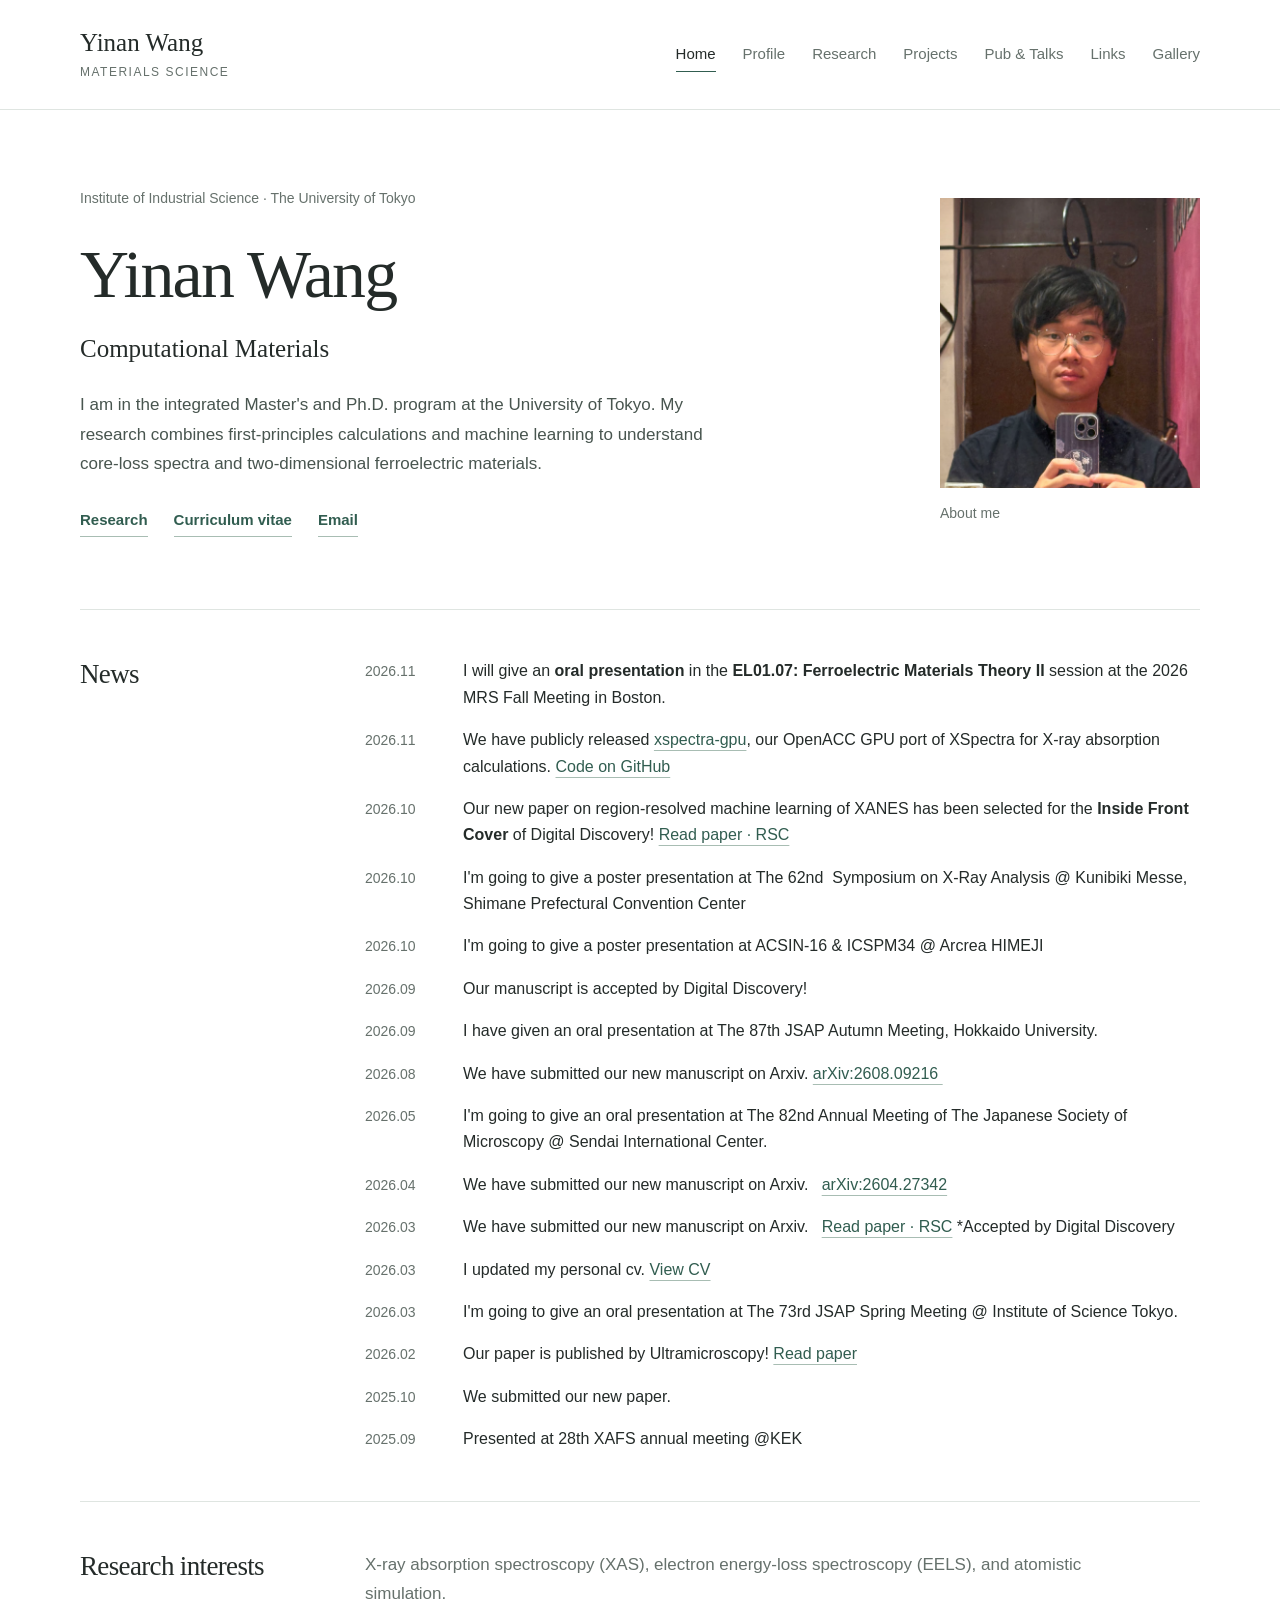
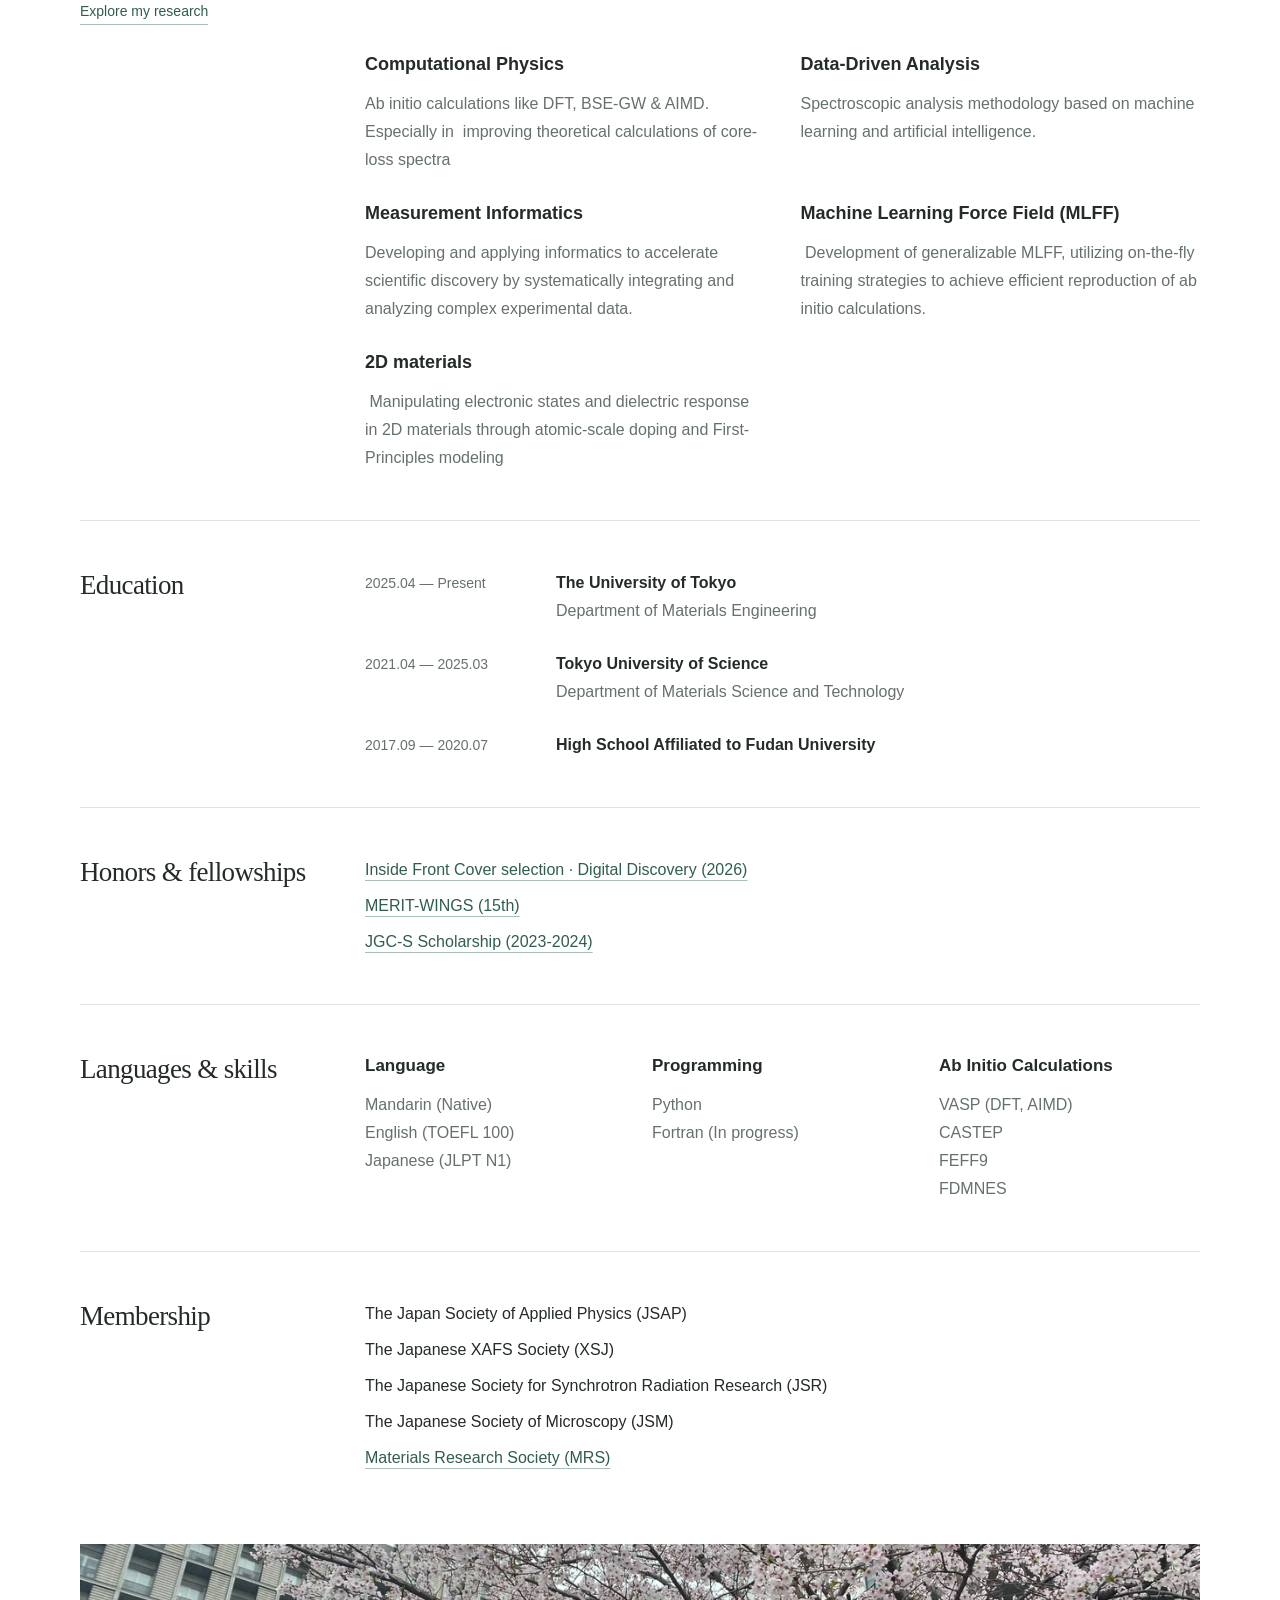
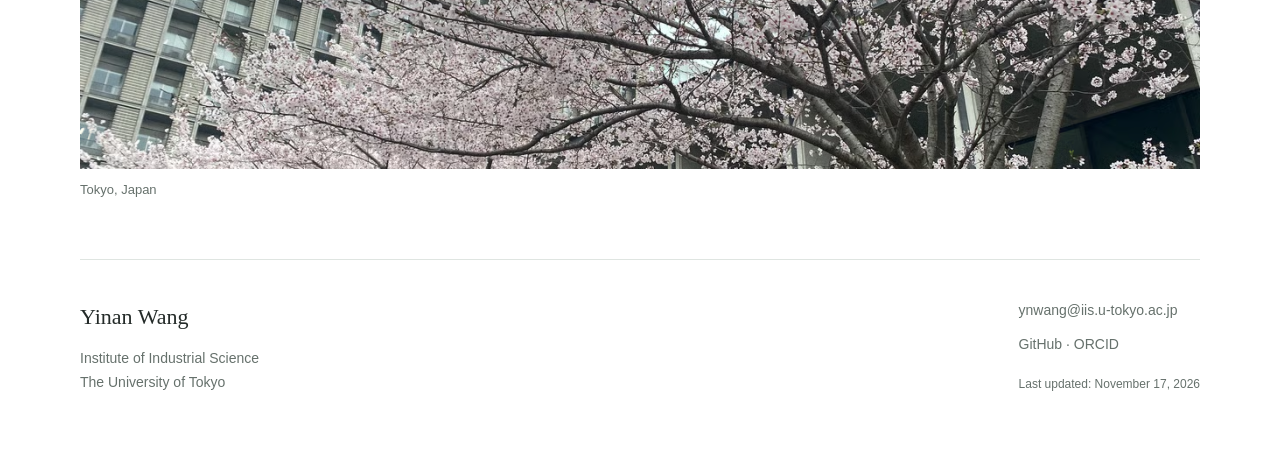
==== commit a6a33dff: "Announce MRS oral presentation and feature symmetry-gated sliding preprint" ====
--- a/index.html
+++ b/index.html
@@ -4,10 +4,10 @@
 <div class="intro-copy"><p class="affiliation">Institute of Industrial Science · The University of Tokyo</p><h1>Yinan Wang</h1><p class="intro-field">Computational Materials</p><p>I am in the integrated Master's and Ph.D. program at the University of Tokyo. My research combines first-principles calculations and machine learning to understand core-loss spectra and two-dimensional ferroelectric materials.</p><div class="intro-links"><a href="research.html">Research</a><a href="https://www.overleaf.com/read/ssrjstzkhgrx#f993db">Curriculum vitae</a><a href="mailto:ynwang@iis.u-tokyo.ac.jp">Email</a></div></div>
 <figure class="intro-photo"><img src="home-2.avif" width="1193" height="1200" alt="Yinan Wang" fetchpriority="high"><figcaption><a href="profile.html">About me</a></figcaption></figure>
 </section>
-<section class="section home-section news"><div class="section-heading"><h2>News</h2></div><ul><li><time datetime="2026-11-11">2026.11</time><div>We have publicly released <a href="projects.html#xspectra-gpu">xspectra-gpu</a>, our OpenACC GPU port of XSpectra for X-ray absorption calculations. <a href="https://github.com/YinanWang-iis/xspectra-gpu">Code on GitHub</a></div></li><li><time datetime="2026-10">2026.10</time><div>Our new paper on region-resolved machine learning of XANES has been selected for the <strong>Inside Front Cover</strong> of <em>Digital Discovery</em>! <a href="https://doi.org/10.1039/D6DD00261G">Read paper · RSC</a></div></li><li><time datetime="2026-10">2026.10</time><div>I'm going to give a poster presentation at The<em> 62nd</em>&nbsp; <em>Symposium on X-Ray Analysis </em>@<em> </em>Kunibiki Messe, Shimane Prefectural Convention Center</div></li><li><time datetime="2026-10">2026.10</time><div>I'm going to give a poster presentation at ACSIN-16 &amp; ICSPM34 @ Arcrea HIMEJI</div></li><li><time datetime="2026-09">2026.09</time><div>Our manuscript is accepted by Digital Discovery!&nbsp;</div></li><li><time datetime="2026-09">2026.09</time><div>I have given an oral presentation at The <em>87th JSAP Autumn Meeting</em>, Hokkaido University.</div></li><li><time datetime="2026-08">2026.08</time><div>We have submitted our new manuscript on Arxiv. <a href="https://arxiv.org/abs/2608.09216" >arXiv:2608.09216&nbsp;</a></div></li><li><time datetime="2026-05">2026.05</time><div>I'm going to give an oral presentation at <em>The 82nd Annual Meeting of The Japanese Society of Microscopy </em>@ Sendai International Center.</div></li><li><time datetime="2026-04">2026.04</time><div>We have submitted our new manuscript on Arxiv. &nbsp; <a href="https://arxiv.org/abs/2604.27342">arXiv:2604.27342</a>&nbsp;</div></li><li><time datetime="2026-03">2026.03</time><div>We have submitted our new manuscript on Arxiv. &nbsp; <a href="https://doi.org/10.1039/D6DD00261G">Read paper · RSC</a> *Accepted by Digital Discovery&nbsp;</div></li><li><time datetime="2026-03">2026.03</time><div>I updated my personal cv. <a href="https://www.overleaf.com/read/ssrjstzkhgrx#f993db" >View CV</a></div></li><li><time datetime="2026-03">2026.03</time><div>I'm going to give an oral presentation at <em>The 73rd JSAP Spring Meeting </em>@ Institute of Science Tokyo.</div></li><li><time datetime="2026-02">2026.02</time><div>Our paper is published by Ultramicroscopy! <a href="https://doi.org/10.1016/j.ultramic.2026.114336" >Read paper</a></div></li><li><time datetime="2025-10">2025.10</time><div>We submitted our new paper.</div></li><li><time datetime="2025-09">2025.09</time><div>Presented at 28th XAFS annual meeting @KEK</div></li></ul></section>
+<section class="section home-section news"><div class="section-heading"><h2>News</h2></div><ul><li><time datetime="2026-11">2026.11</time><div>I will give an <strong>oral presentation</strong> in the <strong>EL01.07: Ferroelectric Materials Theory II</strong> session at the <em>2026 MRS Fall Meeting</em> in Boston.</div></li><li><time datetime="2026-11-11">2026.11</time><div>We have publicly released <a href="projects.html#xspectra-gpu">xspectra-gpu</a>, our OpenACC GPU port of XSpectra for X-ray absorption calculations. <a href="https://github.com/YinanWang-iis/xspectra-gpu">Code on GitHub</a></div></li><li><time datetime="2026-10">2026.10</time><div>Our new paper on region-resolved machine learning of XANES has been selected for the <strong>Inside Front Cover</strong> of <em>Digital Discovery</em>! <a href="https://doi.org/10.1039/D6DD00261G">Read paper · RSC</a></div></li><li><time datetime="2026-10">2026.10</time><div>I'm going to give a poster presentation at The<em> 62nd</em>&nbsp; <em>Symposium on X-Ray Analysis </em>@<em> </em>Kunibiki Messe, Shimane Prefectural Convention Center</div></li><li><time datetime="2026-10">2026.10</time><div>I'm going to give a poster presentation at ACSIN-16 &amp; ICSPM34 @ Arcrea HIMEJI</div></li><li><time datetime="2026-09">2026.09</time><div>Our manuscript is accepted by Digital Discovery!&nbsp;</div></li><li><time datetime="2026-09">2026.09</time><div>I have given an oral presentation at The <em>87th JSAP Autumn Meeting</em>, Hokkaido University.</div></li><li><time datetime="2026-08">2026.08</time><div>We have submitted our new manuscript on Arxiv. <a href="https://arxiv.org/abs/2608.09216" >arXiv:2608.09216&nbsp;</a></div></li><li><time datetime="2026-05">2026.05</time><div>I'm going to give an oral presentation at <em>The 82nd Annual Meeting of The Japanese Society of Microscopy </em>@ Sendai International Center.</div></li><li><time datetime="2026-04">2026.04</time><div>We have submitted our new manuscript on Arxiv. &nbsp; <a href="https://arxiv.org/abs/2604.27342">arXiv:2604.27342</a>&nbsp;</div></li><li><time datetime="2026-03">2026.03</time><div>We have submitted our new manuscript on Arxiv. &nbsp; <a href="https://doi.org/10.1039/D6DD00261G">Read paper · RSC</a> *Accepted by Digital Discovery&nbsp;</div></li><li><time datetime="2026-03">2026.03</time><div>I updated my personal cv. <a href="https://www.overleaf.com/read/ssrjstzkhgrx#f993db" >View CV</a></div></li><li><time datetime="2026-03">2026.03</time><div>I'm going to give an oral presentation at <em>The 73rd JSAP Spring Meeting </em>@ Institute of Science Tokyo.</div></li><li><time datetime="2026-02">2026.02</time><div>Our paper is published by Ultramicroscopy! <a href="https://doi.org/10.1016/j.ultramic.2026.114336" >Read paper</a></div></li><li><time datetime="2025-10">2025.10</time><div>We submitted our new paper.</div></li><li><time datetime="2025-09">2025.09</time><div>Presented at 28th XAFS annual meeting @KEK</div></li></ul></section>
 <section class="section home-section research"><div class="section-heading"><h2>Research interests</h2><a class="quiet-link" href="research.html">Explore my research</a></div><p class="section-intro">X-ray absorption spectroscopy (XAS), electron energy-loss spectroscopy (EELS), and atomistic simulation.</p><div class="research-grid"><article><h3>Computational Physics</h3><p>Ab initio calculations like DFT, BSE-GW &amp; AIMD. Especially in&nbsp; improving theoretical calculations of core-loss spectra</p></article><article><h3>Data-Driven Analysis&nbsp;</h3><p>Spectroscopic analysis methodology based on machine learning and artificial intelligence.&nbsp;</p></article><article><h3>Measurement Informatics&nbsp;</h3><p>Developing and applying informatics to accelerate scientific discovery by systematically integrating and analyzing complex experimental data.</p></article><article><h3>Machine Learning Force Field (MLFF)</h3><p>&nbsp;Development of generalizable MLFF, utilizing on-the-fly training strategies to achieve efficient reproduction of ab initio calculations.&nbsp;</p></article><article><h3>2D materials</h3><p>&nbsp;Manipulating electronic states and dielectric response in 2D materials through atomic-scale doping and First-Principles modeling&nbsp;</p></article></div></section>
 <section class="section home-section education"><div class="section-heading"><h2>Education</h2></div><dl class="education-list"><div><dt>2025.04 — Present</dt><dd><strong>The University of Tokyo</strong><span>Department of Materials Engineering</span></dd></div><div><dt>2021.04 — 2025.03</dt><dd><strong>Tokyo University of Science</strong><span>Department of Materials Science and Technology</span></dd></div><div><dt>2017.09 — 2020.07</dt><dd><strong>High School Affiliated to Fudan University</strong></dd></div></dl></section>
 <section class="section home-section honors"><div class="section-heading"><h2>Honors &amp; fellowships</h2></div><ul class="plain-list"><li><a href="https://doi.org/10.1039/D6DD00261G">Inside Front Cover selection · Digital Discovery (2026)</a></li><li><a href="https://www.merit.t.u-tokyo.ac.jp/merit/en/index.html" target="_blank" rel="noopener noreferrer">MERIT-WINGS (15th)</a></li><li><a href="https://www.jgcs.or.jp/en/" target="_blank" rel="noopener noreferrer">JGC-S Scholarship (2023-2024)</a></li></ul></section>
 <section class="section home-section skills"><div class="section-heading"><h2>Languages &amp; skills</h2></div><div class="skills-grid"><article><h3>Language</h3><p>Mandarin (Native)<br>English (TOEFL 100)<br>Japanese (JLPT N1)</p></article><article><h3>Programming</h3><p>Python<br>Fortran (In progress)</p></article><article><h3>Ab Initio Calculations</h3><p>VASP (DFT, AIMD)<br>CASTEP<br>FEFF9<br>FDMNES</p></article></div></section>
 <section class="section home-section membership"><div class="section-heading"><h2>Membership</h2></div><ul class="plain-list"><li>The Japan Society of Applied Physics (JSAP)</li><li>The Japanese XAFS Society (XSJ)</li><li>The Japanese Society for Synchrotron Radiation Research (JSR)</li><li>The Japanese Society of Microscopy (JSM)</li><li><a href="https://www.mrs.org/">Materials Research Society (MRS)</a></li></ul></section>
-<figure class="campus-photo"><img src="home-1.avif" width="1280" height="960" alt="Cherry blossoms on campus" loading="lazy"><figcaption>Tokyo, Japan</figcaption></figure></main><footer><div><strong>Yinan Wang</strong><p>Institute of Industrial Science<br>The University of Tokyo</p></div><div><a href="mailto:ynwang@iis.u-tokyo.ac.jp">ynwang@iis.u-tokyo.ac.jp</a><p><a href="https://github.com/YinanWang-iis">GitHub</a> · <a href="https://orcid.org/0009-0008-8642-6753">ORCID</a></p><small>Last updated: November 16, 2026</small></div></footer></body></html>
+<figure class="campus-photo"><img src="home-1.avif" width="1280" height="960" alt="Cherry blossoms on campus" loading="lazy"><figcaption>Tokyo, Japan</figcaption></figure></main><footer><div><strong>Yinan Wang</strong><p>Institute of Industrial Science<br>The University of Tokyo</p></div><div><a href="mailto:ynwang@iis.u-tokyo.ac.jp">ynwang@iis.u-tokyo.ac.jp</a><p><a href="https://github.com/YinanWang-iis">GitHub</a> · <a href="https://orcid.org/0009-0008-8642-6753">ORCID</a></p><small>Last updated: November 17, 2026</small></div></footer></body></html>
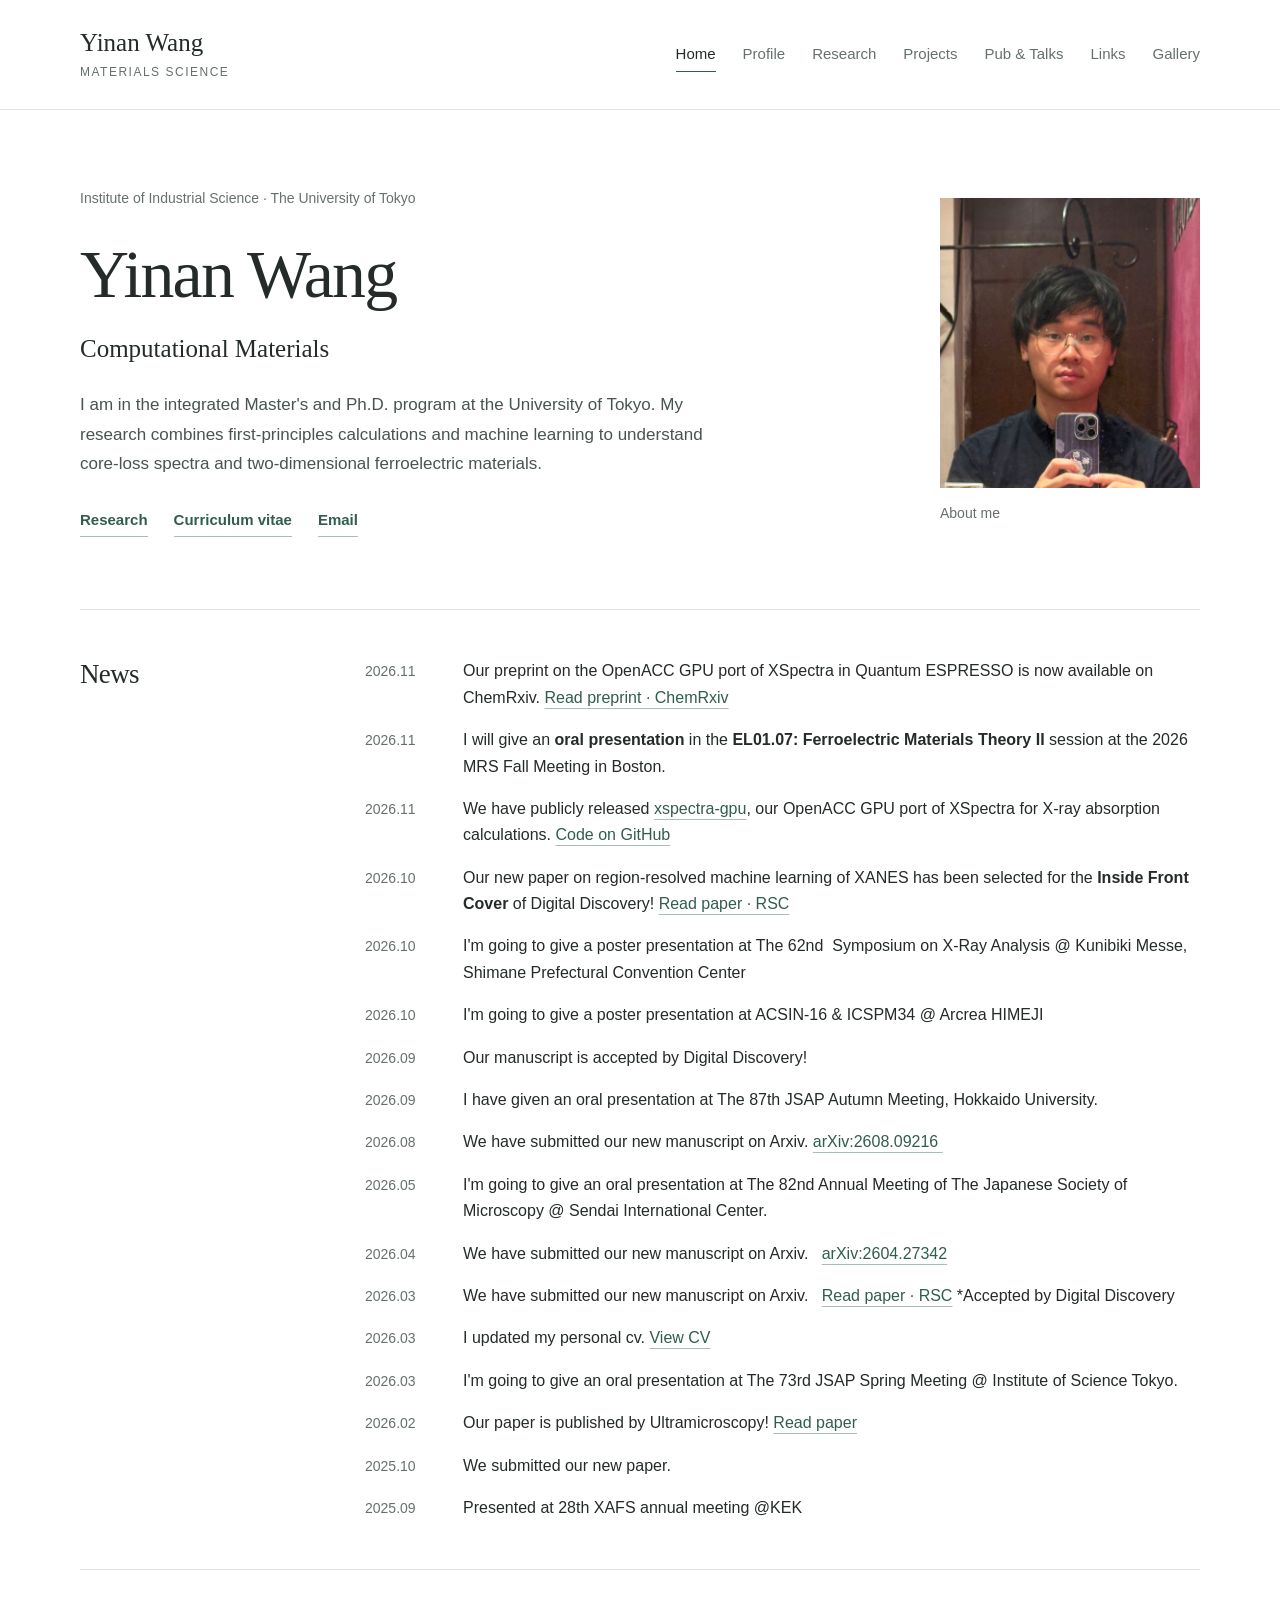
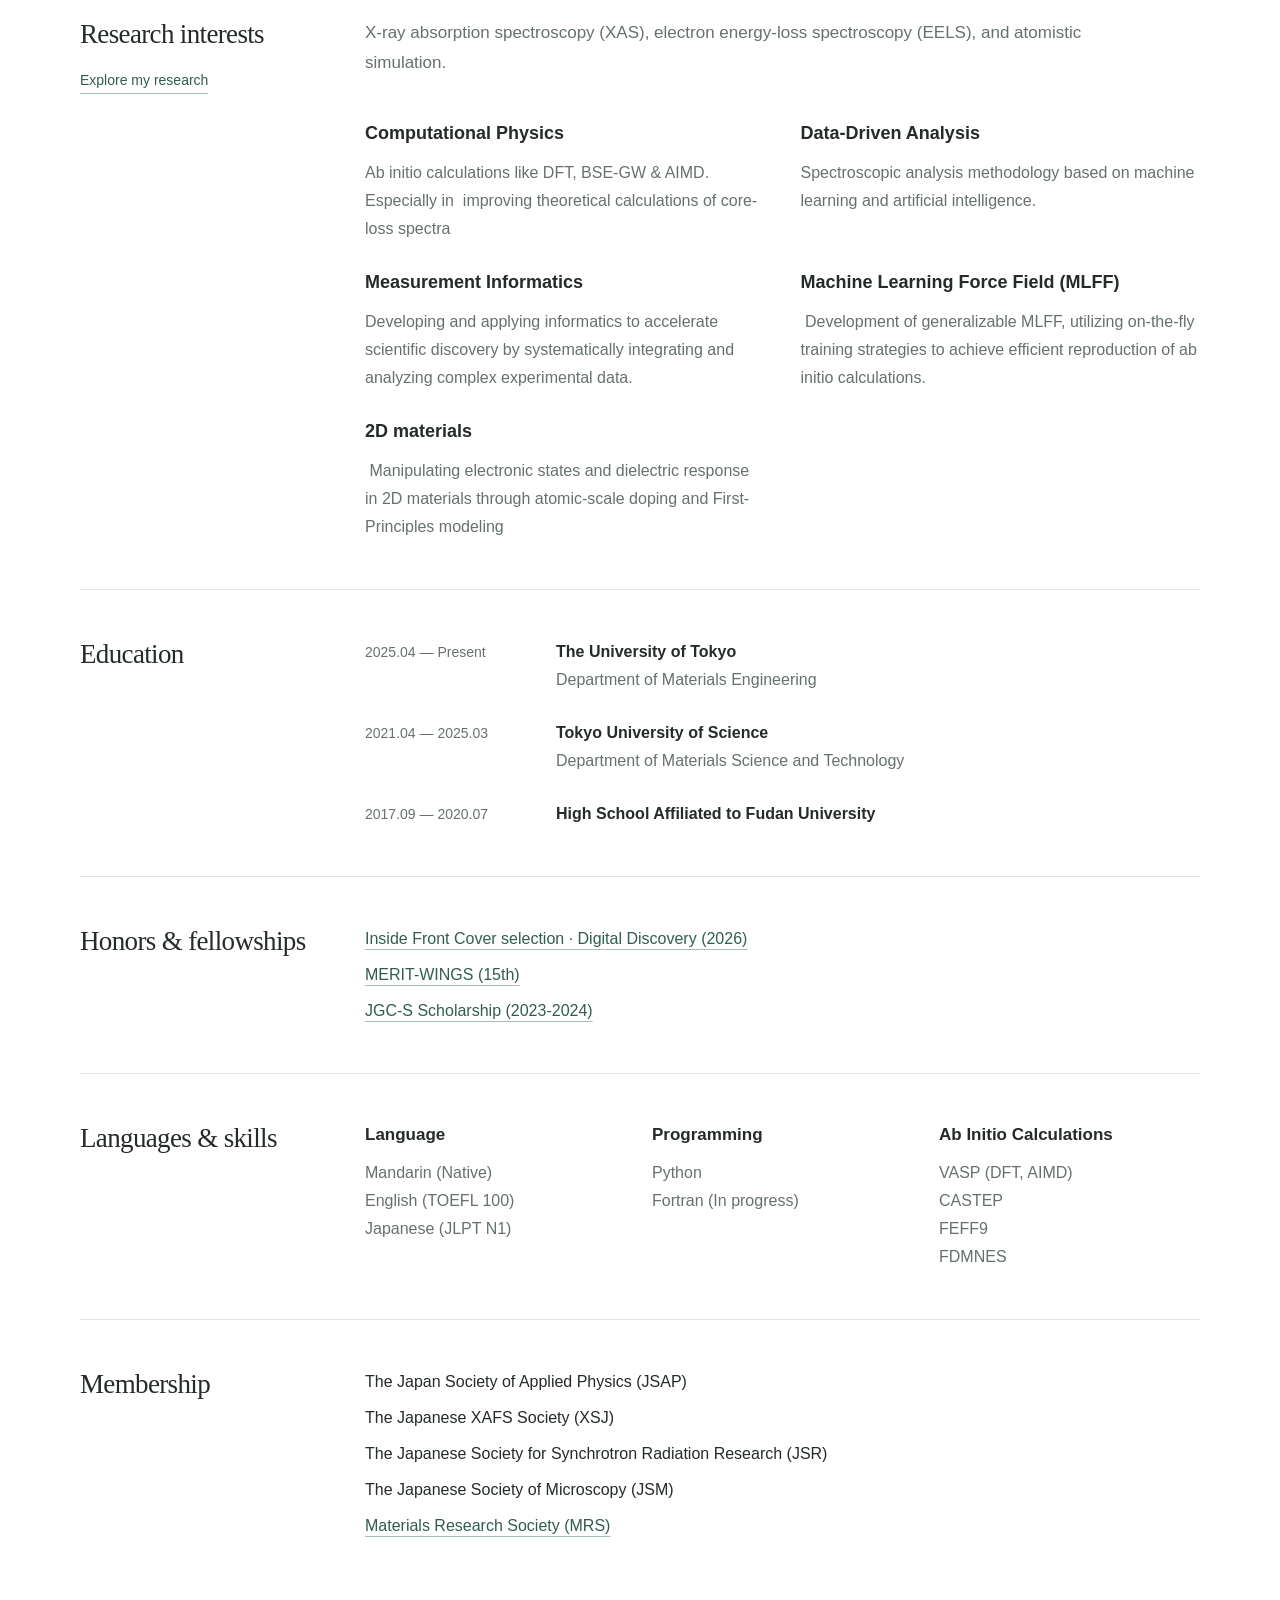
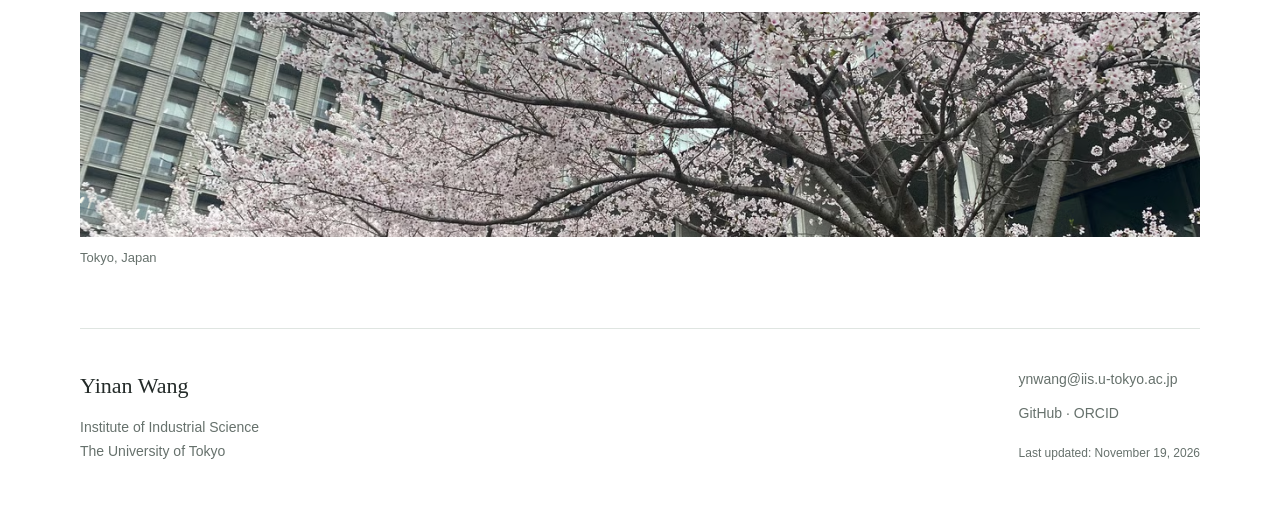
==== commit 886d4c72: "Link the XSpectra GPU ChemRxiv preprint" ====
--- a/index.html
+++ b/index.html
@@ -4,10 +4,10 @@
 <div class="intro-copy"><p class="affiliation">Institute of Industrial Science · The University of Tokyo</p><h1>Yinan Wang</h1><p class="intro-field">Computational Materials</p><p>I am in the integrated Master's and Ph.D. program at the University of Tokyo. My research combines first-principles calculations and machine learning to understand core-loss spectra and two-dimensional ferroelectric materials.</p><div class="intro-links"><a href="research.html">Research</a><a href="https://www.overleaf.com/read/ssrjstzkhgrx#f993db">Curriculum vitae</a><a href="mailto:ynwang@iis.u-tokyo.ac.jp">Email</a></div></div>
 <figure class="intro-photo"><img src="home-2.avif" width="1193" height="1200" alt="Yinan Wang" fetchpriority="high"><figcaption><a href="profile.html">About me</a></figcaption></figure>
 </section>
-<section class="section home-section news"><div class="section-heading"><h2>News</h2></div><ul><li><time datetime="2026-11">2026.11</time><div>I will give an <strong>oral presentation</strong> in the <strong>EL01.07: Ferroelectric Materials Theory II</strong> session at the <em>2026 MRS Fall Meeting</em> in Boston.</div></li><li><time datetime="2026-11-11">2026.11</time><div>We have publicly released <a href="projects.html#xspectra-gpu">xspectra-gpu</a>, our OpenACC GPU port of XSpectra for X-ray absorption calculations. <a href="https://github.com/YinanWang-iis/xspectra-gpu">Code on GitHub</a></div></li><li><time datetime="2026-10">2026.10</time><div>Our new paper on region-resolved machine learning of XANES has been selected for the <strong>Inside Front Cover</strong> of <em>Digital Discovery</em>! <a href="https://doi.org/10.1039/D6DD00261G">Read paper · RSC</a></div></li><li><time datetime="2026-10">2026.10</time><div>I'm going to give a poster presentation at The<em> 62nd</em>&nbsp; <em>Symposium on X-Ray Analysis </em>@<em> </em>Kunibiki Messe, Shimane Prefectural Convention Center</div></li><li><time datetime="2026-10">2026.10</time><div>I'm going to give a poster presentation at ACSIN-16 &amp; ICSPM34 @ Arcrea HIMEJI</div></li><li><time datetime="2026-09">2026.09</time><div>Our manuscript is accepted by Digital Discovery!&nbsp;</div></li><li><time datetime="2026-09">2026.09</time><div>I have given an oral presentation at The <em>87th JSAP Autumn Meeting</em>, Hokkaido University.</div></li><li><time datetime="2026-08">2026.08</time><div>We have submitted our new manuscript on Arxiv. <a href="https://arxiv.org/abs/2608.09216" >arXiv:2608.09216&nbsp;</a></div></li><li><time datetime="2026-05">2026.05</time><div>I'm going to give an oral presentation at <em>The 82nd Annual Meeting of The Japanese Society of Microscopy </em>@ Sendai International Center.</div></li><li><time datetime="2026-04">2026.04</time><div>We have submitted our new manuscript on Arxiv. &nbsp; <a href="https://arxiv.org/abs/2604.27342">arXiv:2604.27342</a>&nbsp;</div></li><li><time datetime="2026-03">2026.03</time><div>We have submitted our new manuscript on Arxiv. &nbsp; <a href="https://doi.org/10.1039/D6DD00261G">Read paper · RSC</a> *Accepted by Digital Discovery&nbsp;</div></li><li><time datetime="2026-03">2026.03</time><div>I updated my personal cv. <a href="https://www.overleaf.com/read/ssrjstzkhgrx#f993db" >View CV</a></div></li><li><time datetime="2026-03">2026.03</time><div>I'm going to give an oral presentation at <em>The 73rd JSAP Spring Meeting </em>@ Institute of Science Tokyo.</div></li><li><time datetime="2026-02">2026.02</time><div>Our paper is published by Ultramicroscopy! <a href="https://doi.org/10.1016/j.ultramic.2026.114336" >Read paper</a></div></li><li><time datetime="2025-10">2025.10</time><div>We submitted our new paper.</div></li><li><time datetime="2025-09">2025.09</time><div>Presented at 28th XAFS annual meeting @KEK</div></li></ul></section>
+<section class="section home-section news"><div class="section-heading"><h2>News</h2></div><ul><li><time datetime="2026-11-18">2026.11</time><div>Our preprint on the OpenACC GPU port of XSpectra in Quantum ESPRESSO is now available on ChemRxiv. <a href="https://doi.org/10.26434/chemrxiv.15012423/v1">Read preprint · ChemRxiv</a></div></li><li><time datetime="2026-11">2026.11</time><div>I will give an <strong>oral presentation</strong> in the <strong>EL01.07: Ferroelectric Materials Theory II</strong> session at the <em>2026 MRS Fall Meeting</em> in Boston.</div></li><li><time datetime="2026-11-11">2026.11</time><div>We have publicly released <a href="projects.html#xspectra-gpu">xspectra-gpu</a>, our OpenACC GPU port of XSpectra for X-ray absorption calculations. <a href="https://github.com/YinanWang-iis/xspectra-gpu">Code on GitHub</a></div></li><li><time datetime="2026-10">2026.10</time><div>Our new paper on region-resolved machine learning of XANES has been selected for the <strong>Inside Front Cover</strong> of <em>Digital Discovery</em>! <a href="https://doi.org/10.1039/D6DD00261G">Read paper · RSC</a></div></li><li><time datetime="2026-10">2026.10</time><div>I'm going to give a poster presentation at The<em> 62nd</em>&nbsp; <em>Symposium on X-Ray Analysis </em>@<em> </em>Kunibiki Messe, Shimane Prefectural Convention Center</div></li><li><time datetime="2026-10">2026.10</time><div>I'm going to give a poster presentation at ACSIN-16 &amp; ICSPM34 @ Arcrea HIMEJI</div></li><li><time datetime="2026-09">2026.09</time><div>Our manuscript is accepted by Digital Discovery!&nbsp;</div></li><li><time datetime="2026-09">2026.09</time><div>I have given an oral presentation at The <em>87th JSAP Autumn Meeting</em>, Hokkaido University.</div></li><li><time datetime="2026-08">2026.08</time><div>We have submitted our new manuscript on Arxiv. <a href="https://arxiv.org/abs/2608.09216" >arXiv:2608.09216&nbsp;</a></div></li><li><time datetime="2026-05">2026.05</time><div>I'm going to give an oral presentation at <em>The 82nd Annual Meeting of The Japanese Society of Microscopy </em>@ Sendai International Center.</div></li><li><time datetime="2026-04">2026.04</time><div>We have submitted our new manuscript on Arxiv. &nbsp; <a href="https://arxiv.org/abs/2604.27342">arXiv:2604.27342</a>&nbsp;</div></li><li><time datetime="2026-03">2026.03</time><div>We have submitted our new manuscript on Arxiv. &nbsp; <a href="https://doi.org/10.1039/D6DD00261G">Read paper · RSC</a> *Accepted by Digital Discovery&nbsp;</div></li><li><time datetime="2026-03">2026.03</time><div>I updated my personal cv. <a href="https://www.overleaf.com/read/ssrjstzkhgrx#f993db" >View CV</a></div></li><li><time datetime="2026-03">2026.03</time><div>I'm going to give an oral presentation at <em>The 73rd JSAP Spring Meeting </em>@ Institute of Science Tokyo.</div></li><li><time datetime="2026-02">2026.02</time><div>Our paper is published by Ultramicroscopy! <a href="https://doi.org/10.1016/j.ultramic.2026.114336" >Read paper</a></div></li><li><time datetime="2025-10">2025.10</time><div>We submitted our new paper.</div></li><li><time datetime="2025-09">2025.09</time><div>Presented at 28th XAFS annual meeting @KEK</div></li></ul></section>
 <section class="section home-section research"><div class="section-heading"><h2>Research interests</h2><a class="quiet-link" href="research.html">Explore my research</a></div><p class="section-intro">X-ray absorption spectroscopy (XAS), electron energy-loss spectroscopy (EELS), and atomistic simulation.</p><div class="research-grid"><article><h3>Computational Physics</h3><p>Ab initio calculations like DFT, BSE-GW &amp; AIMD. Especially in&nbsp; improving theoretical calculations of core-loss spectra</p></article><article><h3>Data-Driven Analysis&nbsp;</h3><p>Spectroscopic analysis methodology based on machine learning and artificial intelligence.&nbsp;</p></article><article><h3>Measurement Informatics&nbsp;</h3><p>Developing and applying informatics to accelerate scientific discovery by systematically integrating and analyzing complex experimental data.</p></article><article><h3>Machine Learning Force Field (MLFF)</h3><p>&nbsp;Development of generalizable MLFF, utilizing on-the-fly training strategies to achieve efficient reproduction of ab initio calculations.&nbsp;</p></article><article><h3>2D materials</h3><p>&nbsp;Manipulating electronic states and dielectric response in 2D materials through atomic-scale doping and First-Principles modeling&nbsp;</p></article></div></section>
 <section class="section home-section education"><div class="section-heading"><h2>Education</h2></div><dl class="education-list"><div><dt>2025.04 — Present</dt><dd><strong>The University of Tokyo</strong><span>Department of Materials Engineering</span></dd></div><div><dt>2021.04 — 2025.03</dt><dd><strong>Tokyo University of Science</strong><span>Department of Materials Science and Technology</span></dd></div><div><dt>2017.09 — 2020.07</dt><dd><strong>High School Affiliated to Fudan University</strong></dd></div></dl></section>
 <section class="section home-section honors"><div class="section-heading"><h2>Honors &amp; fellowships</h2></div><ul class="plain-list"><li><a href="https://doi.org/10.1039/D6DD00261G">Inside Front Cover selection · Digital Discovery (2026)</a></li><li><a href="https://www.merit.t.u-tokyo.ac.jp/merit/en/index.html" target="_blank" rel="noopener noreferrer">MERIT-WINGS (15th)</a></li><li><a href="https://www.jgcs.or.jp/en/" target="_blank" rel="noopener noreferrer">JGC-S Scholarship (2023-2024)</a></li></ul></section>
 <section class="section home-section skills"><div class="section-heading"><h2>Languages &amp; skills</h2></div><div class="skills-grid"><article><h3>Language</h3><p>Mandarin (Native)<br>English (TOEFL 100)<br>Japanese (JLPT N1)</p></article><article><h3>Programming</h3><p>Python<br>Fortran (In progress)</p></article><article><h3>Ab Initio Calculations</h3><p>VASP (DFT, AIMD)<br>CASTEP<br>FEFF9<br>FDMNES</p></article></div></section>
 <section class="section home-section membership"><div class="section-heading"><h2>Membership</h2></div><ul class="plain-list"><li>The Japan Society of Applied Physics (JSAP)</li><li>The Japanese XAFS Society (XSJ)</li><li>The Japanese Society for Synchrotron Radiation Research (JSR)</li><li>The Japanese Society of Microscopy (JSM)</li><li><a href="https://www.mrs.org/">Materials Research Society (MRS)</a></li></ul></section>
-<figure class="campus-photo"><img src="home-1.avif" width="1280" height="960" alt="Cherry blossoms on campus" loading="lazy"><figcaption>Tokyo, Japan</figcaption></figure></main><footer><div><strong>Yinan Wang</strong><p>Institute of Industrial Science<br>The University of Tokyo</p></div><div><a href="mailto:ynwang@iis.u-tokyo.ac.jp">ynwang@iis.u-tokyo.ac.jp</a><p><a href="https://github.com/YinanWang-iis">GitHub</a> · <a href="https://orcid.org/0009-0008-8642-6753">ORCID</a></p><small>Last updated: November 17, 2026</small></div></footer></body></html>
+<figure class="campus-photo"><img src="home-1.avif" width="1280" height="960" alt="Cherry blossoms on campus" loading="lazy"><figcaption>Tokyo, Japan</figcaption></figure></main><footer><div><strong>Yinan Wang</strong><p>Institute of Industrial Science<br>The University of Tokyo</p></div><div><a href="mailto:ynwang@iis.u-tokyo.ac.jp">ynwang@iis.u-tokyo.ac.jp</a><p><a href="https://github.com/YinanWang-iis">GitHub</a> · <a href="https://orcid.org/0009-0008-8642-6753">ORCID</a></p><small>Last updated: November 19, 2026</small></div></footer></body></html>
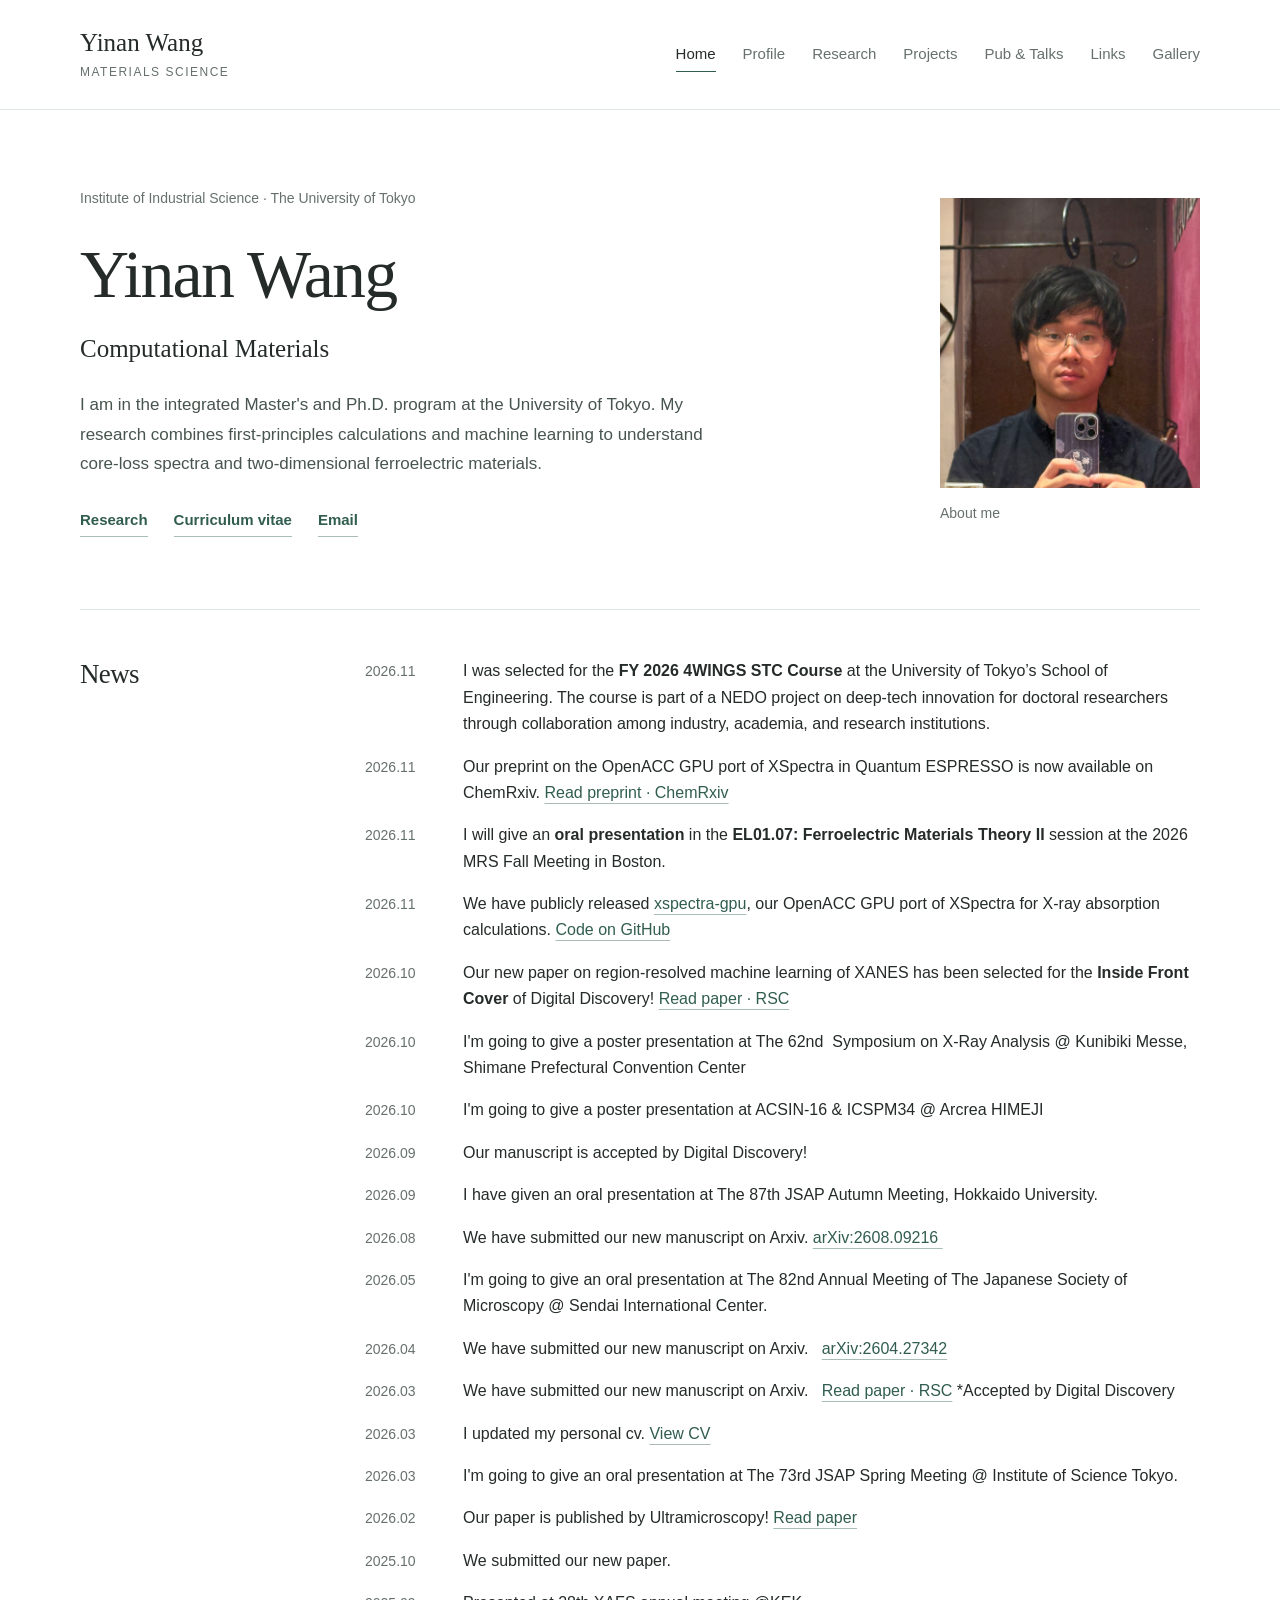
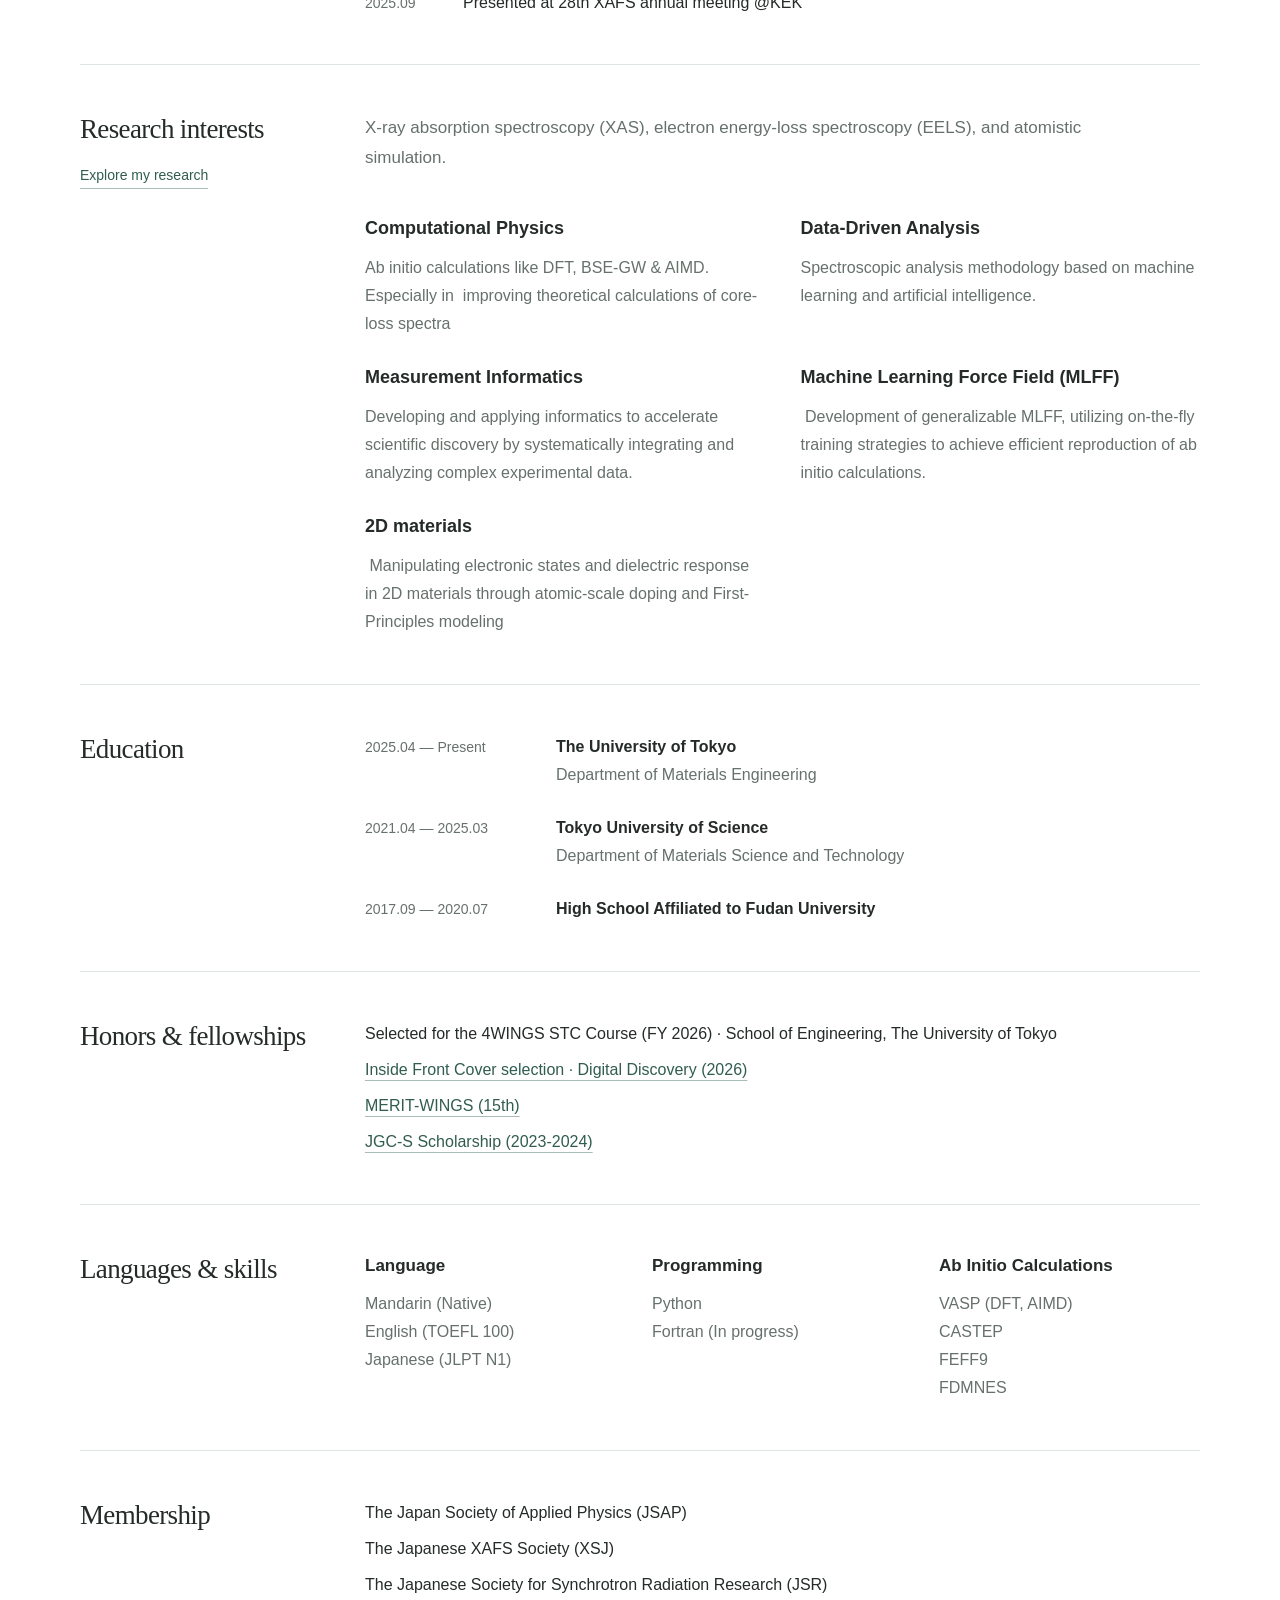
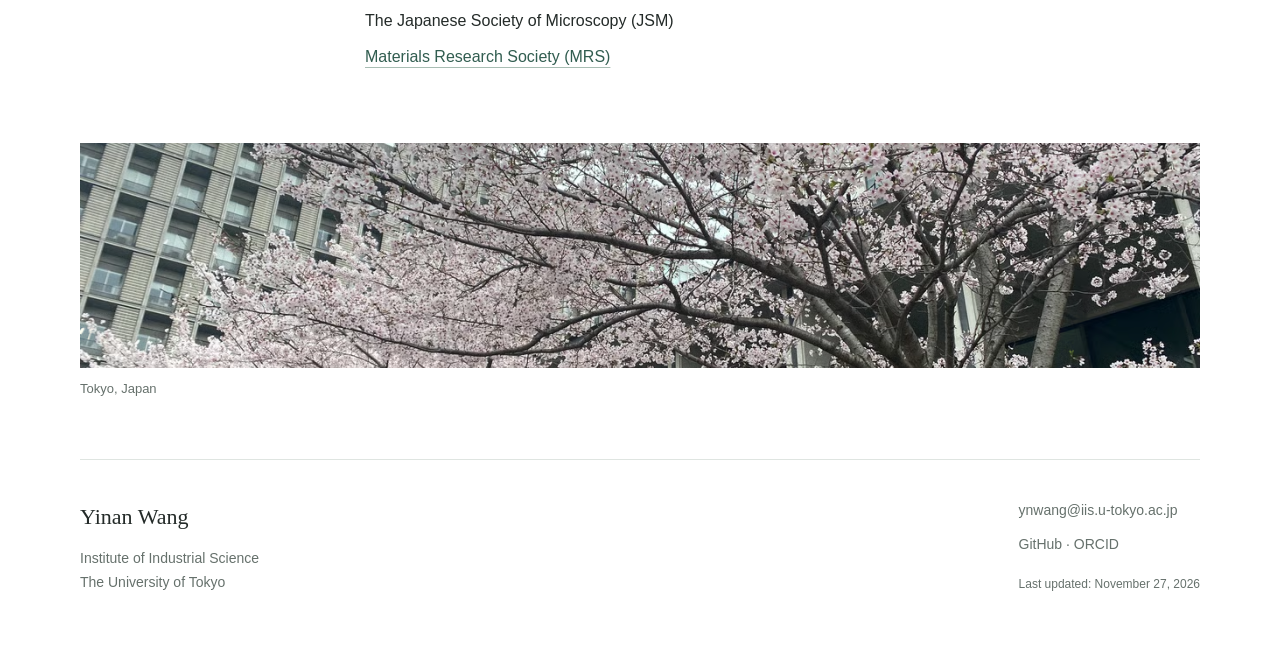
==== commit bf4bdfec: "Add 4WINGS STC selection and MACE-Field project" ====
--- a/index.html
+++ b/index.html
@@ -4,10 +4,10 @@
 <div class="intro-copy"><p class="affiliation">Institute of Industrial Science · The University of Tokyo</p><h1>Yinan Wang</h1><p class="intro-field">Computational Materials</p><p>I am in the integrated Master's and Ph.D. program at the University of Tokyo. My research combines first-principles calculations and machine learning to understand core-loss spectra and two-dimensional ferroelectric materials.</p><div class="intro-links"><a href="research.html">Research</a><a href="https://www.overleaf.com/read/ssrjstzkhgrx#f993db">Curriculum vitae</a><a href="mailto:ynwang@iis.u-tokyo.ac.jp">Email</a></div></div>
 <figure class="intro-photo"><img src="home-2.avif" width="1193" height="1200" alt="Yinan Wang" fetchpriority="high"><figcaption><a href="profile.html">About me</a></figcaption></figure>
 </section>
-<section class="section home-section news"><div class="section-heading"><h2>News</h2></div><ul><li><time datetime="2026-11-18">2026.11</time><div>Our preprint on the OpenACC GPU port of XSpectra in Quantum ESPRESSO is now available on ChemRxiv. <a href="https://doi.org/10.26434/chemrxiv.15012423/v1">Read preprint · ChemRxiv</a></div></li><li><time datetime="2026-11">2026.11</time><div>I will give an <strong>oral presentation</strong> in the <strong>EL01.07: Ferroelectric Materials Theory II</strong> session at the <em>2026 MRS Fall Meeting</em> in Boston.</div></li><li><time datetime="2026-11-11">2026.11</time><div>We have publicly released <a href="projects.html#xspectra-gpu">xspectra-gpu</a>, our OpenACC GPU port of XSpectra for X-ray absorption calculations. <a href="https://github.com/YinanWang-iis/xspectra-gpu">Code on GitHub</a></div></li><li><time datetime="2026-10">2026.10</time><div>Our new paper on region-resolved machine learning of XANES has been selected for the <strong>Inside Front Cover</strong> of <em>Digital Discovery</em>! <a href="https://doi.org/10.1039/D6DD00261G">Read paper · RSC</a></div></li><li><time datetime="2026-10">2026.10</time><div>I'm going to give a poster presentation at The<em> 62nd</em>&nbsp; <em>Symposium on X-Ray Analysis </em>@<em> </em>Kunibiki Messe, Shimane Prefectural Convention Center</div></li><li><time datetime="2026-10">2026.10</time><div>I'm going to give a poster presentation at ACSIN-16 &amp; ICSPM34 @ Arcrea HIMEJI</div></li><li><time datetime="2026-09">2026.09</time><div>Our manuscript is accepted by Digital Discovery!&nbsp;</div></li><li><time datetime="2026-09">2026.09</time><div>I have given an oral presentation at The <em>87th JSAP Autumn Meeting</em>, Hokkaido University.</div></li><li><time datetime="2026-08">2026.08</time><div>We have submitted our new manuscript on Arxiv. <a href="https://arxiv.org/abs/2608.09216" >arXiv:2608.09216&nbsp;</a></div></li><li><time datetime="2026-05">2026.05</time><div>I'm going to give an oral presentation at <em>The 82nd Annual Meeting of The Japanese Society of Microscopy </em>@ Sendai International Center.</div></li><li><time datetime="2026-04">2026.04</time><div>We have submitted our new manuscript on Arxiv. &nbsp; <a href="https://arxiv.org/abs/2604.27342">arXiv:2604.27342</a>&nbsp;</div></li><li><time datetime="2026-03">2026.03</time><div>We have submitted our new manuscript on Arxiv. &nbsp; <a href="https://doi.org/10.1039/D6DD00261G">Read paper · RSC</a> *Accepted by Digital Discovery&nbsp;</div></li><li><time datetime="2026-03">2026.03</time><div>I updated my personal cv. <a href="https://www.overleaf.com/read/ssrjstzkhgrx#f993db" >View CV</a></div></li><li><time datetime="2026-03">2026.03</time><div>I'm going to give an oral presentation at <em>The 73rd JSAP Spring Meeting </em>@ Institute of Science Tokyo.</div></li><li><time datetime="2026-02">2026.02</time><div>Our paper is published by Ultramicroscopy! <a href="https://doi.org/10.1016/j.ultramic.2026.114336" >Read paper</a></div></li><li><time datetime="2025-10">2025.10</time><div>We submitted our new paper.</div></li><li><time datetime="2025-09">2025.09</time><div>Presented at 28th XAFS annual meeting @KEK</div></li></ul></section>
+<section class="section home-section news"><div class="section-heading"><h2>News</h2></div><ul><li><time datetime="2026-11">2026.11</time><div>I was selected for the <strong>FY 2026 4WINGS STC Course</strong> at the University of Tokyo’s School of Engineering. The course is part of a NEDO project on deep-tech innovation for doctoral researchers through collaboration among industry, academia, and research institutions.</div></li><li><time datetime="2026-11-18">2026.11</time><div>Our preprint on the OpenACC GPU port of XSpectra in Quantum ESPRESSO is now available on ChemRxiv. <a href="https://doi.org/10.26434/chemrxiv.15012423/v1">Read preprint · ChemRxiv</a></div></li><li><time datetime="2026-11">2026.11</time><div>I will give an <strong>oral presentation</strong> in the <strong>EL01.07: Ferroelectric Materials Theory II</strong> session at the <em>2026 MRS Fall Meeting</em> in Boston.</div></li><li><time datetime="2026-11-11">2026.11</time><div>We have publicly released <a href="projects.html#xspectra-gpu">xspectra-gpu</a>, our OpenACC GPU port of XSpectra for X-ray absorption calculations. <a href="https://github.com/YinanWang-iis/xspectra-gpu">Code on GitHub</a></div></li><li><time datetime="2026-10">2026.10</time><div>Our new paper on region-resolved machine learning of XANES has been selected for the <strong>Inside Front Cover</strong> of <em>Digital Discovery</em>! <a href="https://doi.org/10.1039/D6DD00261G">Read paper · RSC</a></div></li><li><time datetime="2026-10">2026.10</time><div>I'm going to give a poster presentation at The<em> 62nd</em>&nbsp; <em>Symposium on X-Ray Analysis </em>@<em> </em>Kunibiki Messe, Shimane Prefectural Convention Center</div></li><li><time datetime="2026-10">2026.10</time><div>I'm going to give a poster presentation at ACSIN-16 &amp; ICSPM34 @ Arcrea HIMEJI</div></li><li><time datetime="2026-09">2026.09</time><div>Our manuscript is accepted by Digital Discovery!&nbsp;</div></li><li><time datetime="2026-09">2026.09</time><div>I have given an oral presentation at The <em>87th JSAP Autumn Meeting</em>, Hokkaido University.</div></li><li><time datetime="2026-08">2026.08</time><div>We have submitted our new manuscript on Arxiv. <a href="https://arxiv.org/abs/2608.09216" >arXiv:2608.09216&nbsp;</a></div></li><li><time datetime="2026-05">2026.05</time><div>I'm going to give an oral presentation at <em>The 82nd Annual Meeting of The Japanese Society of Microscopy </em>@ Sendai International Center.</div></li><li><time datetime="2026-04">2026.04</time><div>We have submitted our new manuscript on Arxiv. &nbsp; <a href="https://arxiv.org/abs/2604.27342">arXiv:2604.27342</a>&nbsp;</div></li><li><time datetime="2026-03">2026.03</time><div>We have submitted our new manuscript on Arxiv. &nbsp; <a href="https://doi.org/10.1039/D6DD00261G">Read paper · RSC</a> *Accepted by Digital Discovery&nbsp;</div></li><li><time datetime="2026-03">2026.03</time><div>I updated my personal cv. <a href="https://www.overleaf.com/read/ssrjstzkhgrx#f993db" >View CV</a></div></li><li><time datetime="2026-03">2026.03</time><div>I'm going to give an oral presentation at <em>The 73rd JSAP Spring Meeting </em>@ Institute of Science Tokyo.</div></li><li><time datetime="2026-02">2026.02</time><div>Our paper is published by Ultramicroscopy! <a href="https://doi.org/10.1016/j.ultramic.2026.114336" >Read paper</a></div></li><li><time datetime="2025-10">2025.10</time><div>We submitted our new paper.</div></li><li><time datetime="2025-09">2025.09</time><div>Presented at 28th XAFS annual meeting @KEK</div></li></ul></section>
 <section class="section home-section research"><div class="section-heading"><h2>Research interests</h2><a class="quiet-link" href="research.html">Explore my research</a></div><p class="section-intro">X-ray absorption spectroscopy (XAS), electron energy-loss spectroscopy (EELS), and atomistic simulation.</p><div class="research-grid"><article><h3>Computational Physics</h3><p>Ab initio calculations like DFT, BSE-GW &amp; AIMD. Especially in&nbsp; improving theoretical calculations of core-loss spectra</p></article><article><h3>Data-Driven Analysis&nbsp;</h3><p>Spectroscopic analysis methodology based on machine learning and artificial intelligence.&nbsp;</p></article><article><h3>Measurement Informatics&nbsp;</h3><p>Developing and applying informatics to accelerate scientific discovery by systematically integrating and analyzing complex experimental data.</p></article><article><h3>Machine Learning Force Field (MLFF)</h3><p>&nbsp;Development of generalizable MLFF, utilizing on-the-fly training strategies to achieve efficient reproduction of ab initio calculations.&nbsp;</p></article><article><h3>2D materials</h3><p>&nbsp;Manipulating electronic states and dielectric response in 2D materials through atomic-scale doping and First-Principles modeling&nbsp;</p></article></div></section>
 <section class="section home-section education"><div class="section-heading"><h2>Education</h2></div><dl class="education-list"><div><dt>2025.04 — Present</dt><dd><strong>The University of Tokyo</strong><span>Department of Materials Engineering</span></dd></div><div><dt>2021.04 — 2025.03</dt><dd><strong>Tokyo University of Science</strong><span>Department of Materials Science and Technology</span></dd></div><div><dt>2017.09 — 2020.07</dt><dd><strong>High School Affiliated to Fudan University</strong></dd></div></dl></section>
-<section class="section home-section honors"><div class="section-heading"><h2>Honors &amp; fellowships</h2></div><ul class="plain-list"><li><a href="https://doi.org/10.1039/D6DD00261G">Inside Front Cover selection · Digital Discovery (2026)</a></li><li><a href="https://www.merit.t.u-tokyo.ac.jp/merit/en/index.html" target="_blank" rel="noopener noreferrer">MERIT-WINGS (15th)</a></li><li><a href="https://www.jgcs.or.jp/en/" target="_blank" rel="noopener noreferrer">JGC-S Scholarship (2023-2024)</a></li></ul></section>
+<section class="section home-section honors"><div class="section-heading"><h2>Honors &amp; fellowships</h2></div><ul class="plain-list"><li>Selected for the 4WINGS STC Course (FY 2026) · School of Engineering, The University of Tokyo</li><li><a href="https://doi.org/10.1039/D6DD00261G">Inside Front Cover selection · Digital Discovery (2026)</a></li><li><a href="https://www.merit.t.u-tokyo.ac.jp/merit/en/index.html" target="_blank" rel="noopener noreferrer">MERIT-WINGS (15th)</a></li><li><a href="https://www.jgcs.or.jp/en/" target="_blank" rel="noopener noreferrer">JGC-S Scholarship (2023-2024)</a></li></ul></section>
 <section class="section home-section skills"><div class="section-heading"><h2>Languages &amp; skills</h2></div><div class="skills-grid"><article><h3>Language</h3><p>Mandarin (Native)<br>English (TOEFL 100)<br>Japanese (JLPT N1)</p></article><article><h3>Programming</h3><p>Python<br>Fortran (In progress)</p></article><article><h3>Ab Initio Calculations</h3><p>VASP (DFT, AIMD)<br>CASTEP<br>FEFF9<br>FDMNES</p></article></div></section>
 <section class="section home-section membership"><div class="section-heading"><h2>Membership</h2></div><ul class="plain-list"><li>The Japan Society of Applied Physics (JSAP)</li><li>The Japanese XAFS Society (XSJ)</li><li>The Japanese Society for Synchrotron Radiation Research (JSR)</li><li>The Japanese Society of Microscopy (JSM)</li><li><a href="https://www.mrs.org/">Materials Research Society (MRS)</a></li></ul></section>
-<figure class="campus-photo"><img src="home-1.avif" width="1280" height="960" alt="Cherry blossoms on campus" loading="lazy"><figcaption>Tokyo, Japan</figcaption></figure></main><footer><div><strong>Yinan Wang</strong><p>Institute of Industrial Science<br>The University of Tokyo</p></div><div><a href="mailto:ynwang@iis.u-tokyo.ac.jp">ynwang@iis.u-tokyo.ac.jp</a><p><a href="https://github.com/YinanWang-iis">GitHub</a> · <a href="https://orcid.org/0009-0008-8642-6753">ORCID</a></p><small>Last updated: November 19, 2026</small></div></footer></body></html>
+<figure class="campus-photo"><img src="home-1.avif" width="1280" height="960" alt="Cherry blossoms on campus" loading="lazy"><figcaption>Tokyo, Japan</figcaption></figure></main><footer><div><strong>Yinan Wang</strong><p>Institute of Industrial Science<br>The University of Tokyo</p></div><div><a href="mailto:ynwang@iis.u-tokyo.ac.jp">ynwang@iis.u-tokyo.ac.jp</a><p><a href="https://github.com/YinanWang-iis">GitHub</a> · <a href="https://orcid.org/0009-0008-8642-6753">ORCID</a></p><small>Last updated: November 27, 2026</small></div></footer></body></html>
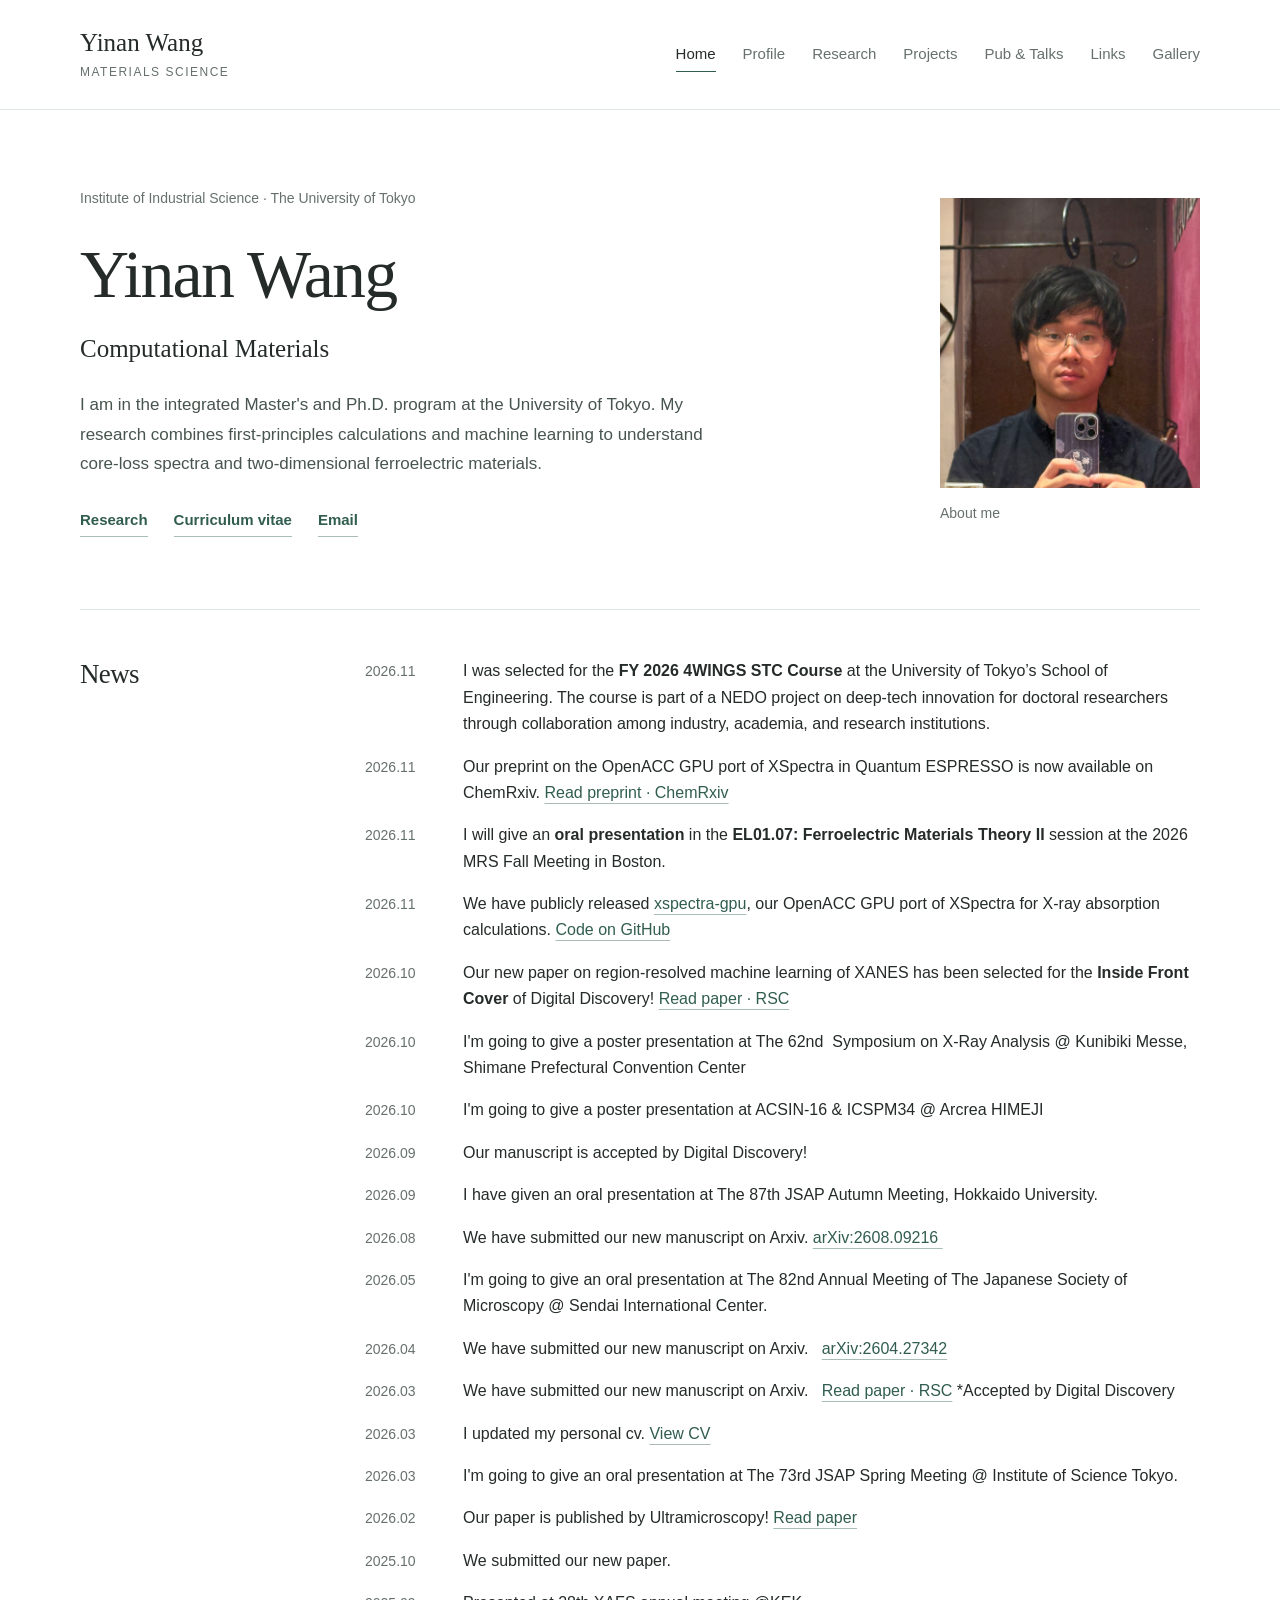
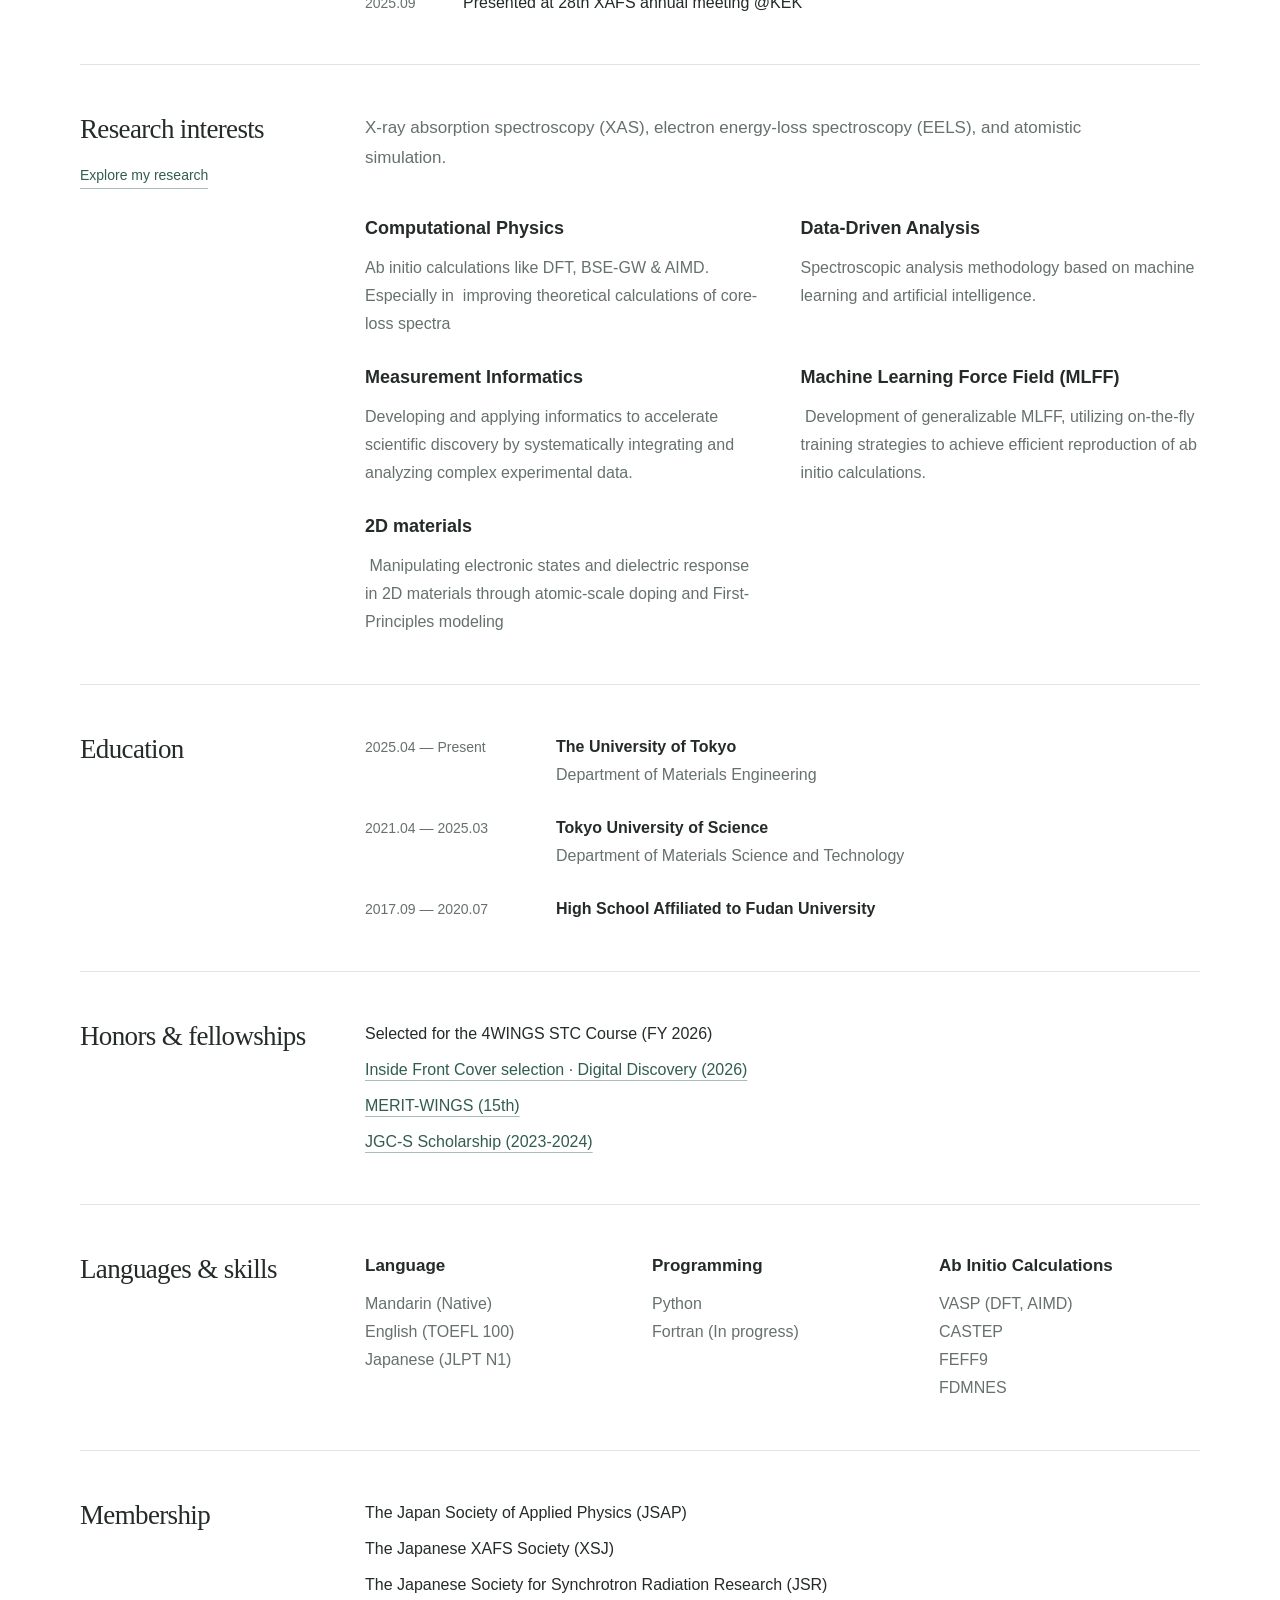
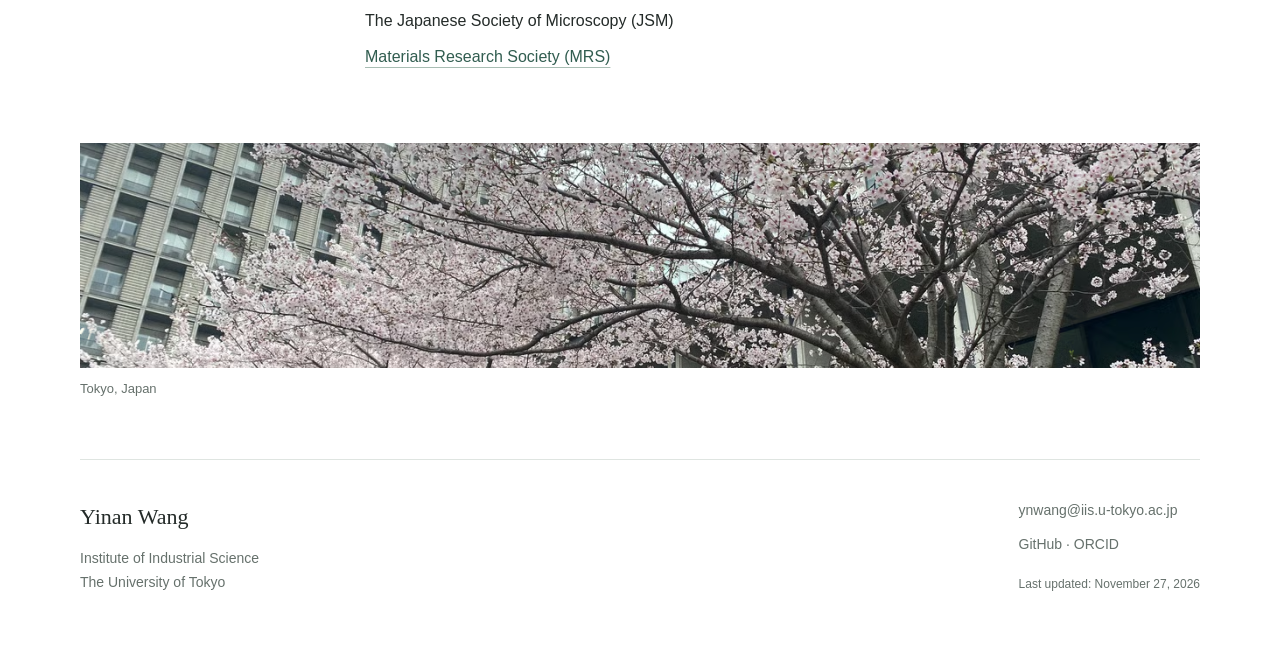
==== commit abc69d3e: "Shorten the XSpectra project and 4WINGS honor" ====
--- a/index.html
+++ b/index.html
@@ -7,7 +7,7 @@
 <section class="section home-section news"><div class="section-heading"><h2>News</h2></div><ul><li><time datetime="2026-11">2026.11</time><div>I was selected for the <strong>FY 2026 4WINGS STC Course</strong> at the University of Tokyo’s School of Engineering. The course is part of a NEDO project on deep-tech innovation for doctoral researchers through collaboration among industry, academia, and research institutions.</div></li><li><time datetime="2026-11-18">2026.11</time><div>Our preprint on the OpenACC GPU port of XSpectra in Quantum ESPRESSO is now available on ChemRxiv. <a href="https://doi.org/10.26434/chemrxiv.15012423/v1">Read preprint · ChemRxiv</a></div></li><li><time datetime="2026-11">2026.11</time><div>I will give an <strong>oral presentation</strong> in the <strong>EL01.07: Ferroelectric Materials Theory II</strong> session at the <em>2026 MRS Fall Meeting</em> in Boston.</div></li><li><time datetime="2026-11-11">2026.11</time><div>We have publicly released <a href="projects.html#xspectra-gpu">xspectra-gpu</a>, our OpenACC GPU port of XSpectra for X-ray absorption calculations. <a href="https://github.com/YinanWang-iis/xspectra-gpu">Code on GitHub</a></div></li><li><time datetime="2026-10">2026.10</time><div>Our new paper on region-resolved machine learning of XANES has been selected for the <strong>Inside Front Cover</strong> of <em>Digital Discovery</em>! <a href="https://doi.org/10.1039/D6DD00261G">Read paper · RSC</a></div></li><li><time datetime="2026-10">2026.10</time><div>I'm going to give a poster presentation at The<em> 62nd</em>&nbsp; <em>Symposium on X-Ray Analysis </em>@<em> </em>Kunibiki Messe, Shimane Prefectural Convention Center</div></li><li><time datetime="2026-10">2026.10</time><div>I'm going to give a poster presentation at ACSIN-16 &amp; ICSPM34 @ Arcrea HIMEJI</div></li><li><time datetime="2026-09">2026.09</time><div>Our manuscript is accepted by Digital Discovery!&nbsp;</div></li><li><time datetime="2026-09">2026.09</time><div>I have given an oral presentation at The <em>87th JSAP Autumn Meeting</em>, Hokkaido University.</div></li><li><time datetime="2026-08">2026.08</time><div>We have submitted our new manuscript on Arxiv. <a href="https://arxiv.org/abs/2608.09216" >arXiv:2608.09216&nbsp;</a></div></li><li><time datetime="2026-05">2026.05</time><div>I'm going to give an oral presentation at <em>The 82nd Annual Meeting of The Japanese Society of Microscopy </em>@ Sendai International Center.</div></li><li><time datetime="2026-04">2026.04</time><div>We have submitted our new manuscript on Arxiv. &nbsp; <a href="https://arxiv.org/abs/2604.27342">arXiv:2604.27342</a>&nbsp;</div></li><li><time datetime="2026-03">2026.03</time><div>We have submitted our new manuscript on Arxiv. &nbsp; <a href="https://doi.org/10.1039/D6DD00261G">Read paper · RSC</a> *Accepted by Digital Discovery&nbsp;</div></li><li><time datetime="2026-03">2026.03</time><div>I updated my personal cv. <a href="https://www.overleaf.com/read/ssrjstzkhgrx#f993db" >View CV</a></div></li><li><time datetime="2026-03">2026.03</time><div>I'm going to give an oral presentation at <em>The 73rd JSAP Spring Meeting </em>@ Institute of Science Tokyo.</div></li><li><time datetime="2026-02">2026.02</time><div>Our paper is published by Ultramicroscopy! <a href="https://doi.org/10.1016/j.ultramic.2026.114336" >Read paper</a></div></li><li><time datetime="2025-10">2025.10</time><div>We submitted our new paper.</div></li><li><time datetime="2025-09">2025.09</time><div>Presented at 28th XAFS annual meeting @KEK</div></li></ul></section>
 <section class="section home-section research"><div class="section-heading"><h2>Research interests</h2><a class="quiet-link" href="research.html">Explore my research</a></div><p class="section-intro">X-ray absorption spectroscopy (XAS), electron energy-loss spectroscopy (EELS), and atomistic simulation.</p><div class="research-grid"><article><h3>Computational Physics</h3><p>Ab initio calculations like DFT, BSE-GW &amp; AIMD. Especially in&nbsp; improving theoretical calculations of core-loss spectra</p></article><article><h3>Data-Driven Analysis&nbsp;</h3><p>Spectroscopic analysis methodology based on machine learning and artificial intelligence.&nbsp;</p></article><article><h3>Measurement Informatics&nbsp;</h3><p>Developing and applying informatics to accelerate scientific discovery by systematically integrating and analyzing complex experimental data.</p></article><article><h3>Machine Learning Force Field (MLFF)</h3><p>&nbsp;Development of generalizable MLFF, utilizing on-the-fly training strategies to achieve efficient reproduction of ab initio calculations.&nbsp;</p></article><article><h3>2D materials</h3><p>&nbsp;Manipulating electronic states and dielectric response in 2D materials through atomic-scale doping and First-Principles modeling&nbsp;</p></article></div></section>
 <section class="section home-section education"><div class="section-heading"><h2>Education</h2></div><dl class="education-list"><div><dt>2025.04 — Present</dt><dd><strong>The University of Tokyo</strong><span>Department of Materials Engineering</span></dd></div><div><dt>2021.04 — 2025.03</dt><dd><strong>Tokyo University of Science</strong><span>Department of Materials Science and Technology</span></dd></div><div><dt>2017.09 — 2020.07</dt><dd><strong>High School Affiliated to Fudan University</strong></dd></div></dl></section>
-<section class="section home-section honors"><div class="section-heading"><h2>Honors &amp; fellowships</h2></div><ul class="plain-list"><li>Selected for the 4WINGS STC Course (FY 2026) · School of Engineering, The University of Tokyo</li><li><a href="https://doi.org/10.1039/D6DD00261G">Inside Front Cover selection · Digital Discovery (2026)</a></li><li><a href="https://www.merit.t.u-tokyo.ac.jp/merit/en/index.html" target="_blank" rel="noopener noreferrer">MERIT-WINGS (15th)</a></li><li><a href="https://www.jgcs.or.jp/en/" target="_blank" rel="noopener noreferrer">JGC-S Scholarship (2023-2024)</a></li></ul></section>
+<section class="section home-section honors"><div class="section-heading"><h2>Honors &amp; fellowships</h2></div><ul class="plain-list"><li>Selected for the 4WINGS STC Course (FY 2026)</li><li><a href="https://doi.org/10.1039/D6DD00261G">Inside Front Cover selection · Digital Discovery (2026)</a></li><li><a href="https://www.merit.t.u-tokyo.ac.jp/merit/en/index.html" target="_blank" rel="noopener noreferrer">MERIT-WINGS (15th)</a></li><li><a href="https://www.jgcs.or.jp/en/" target="_blank" rel="noopener noreferrer">JGC-S Scholarship (2023-2024)</a></li></ul></section>
 <section class="section home-section skills"><div class="section-heading"><h2>Languages &amp; skills</h2></div><div class="skills-grid"><article><h3>Language</h3><p>Mandarin (Native)<br>English (TOEFL 100)<br>Japanese (JLPT N1)</p></article><article><h3>Programming</h3><p>Python<br>Fortran (In progress)</p></article><article><h3>Ab Initio Calculations</h3><p>VASP (DFT, AIMD)<br>CASTEP<br>FEFF9<br>FDMNES</p></article></div></section>
 <section class="section home-section membership"><div class="section-heading"><h2>Membership</h2></div><ul class="plain-list"><li>The Japan Society of Applied Physics (JSAP)</li><li>The Japanese XAFS Society (XSJ)</li><li>The Japanese Society for Synchrotron Radiation Research (JSR)</li><li>The Japanese Society of Microscopy (JSM)</li><li><a href="https://www.mrs.org/">Materials Research Society (MRS)</a></li></ul></section>
 <figure class="campus-photo"><img src="home-1.avif" width="1280" height="960" alt="Cherry blossoms on campus" loading="lazy"><figcaption>Tokyo, Japan</figcaption></figure></main><footer><div><strong>Yinan Wang</strong><p>Institute of Industrial Science<br>The University of Tokyo</p></div><div><a href="mailto:ynwang@iis.u-tokyo.ac.jp">ynwang@iis.u-tokyo.ac.jp</a><p><a href="https://github.com/YinanWang-iis">GitHub</a> · <a href="https://orcid.org/0009-0008-8642-6753">ORCID</a></p><small>Last updated: November 27, 2026</small></div></footer></body></html>
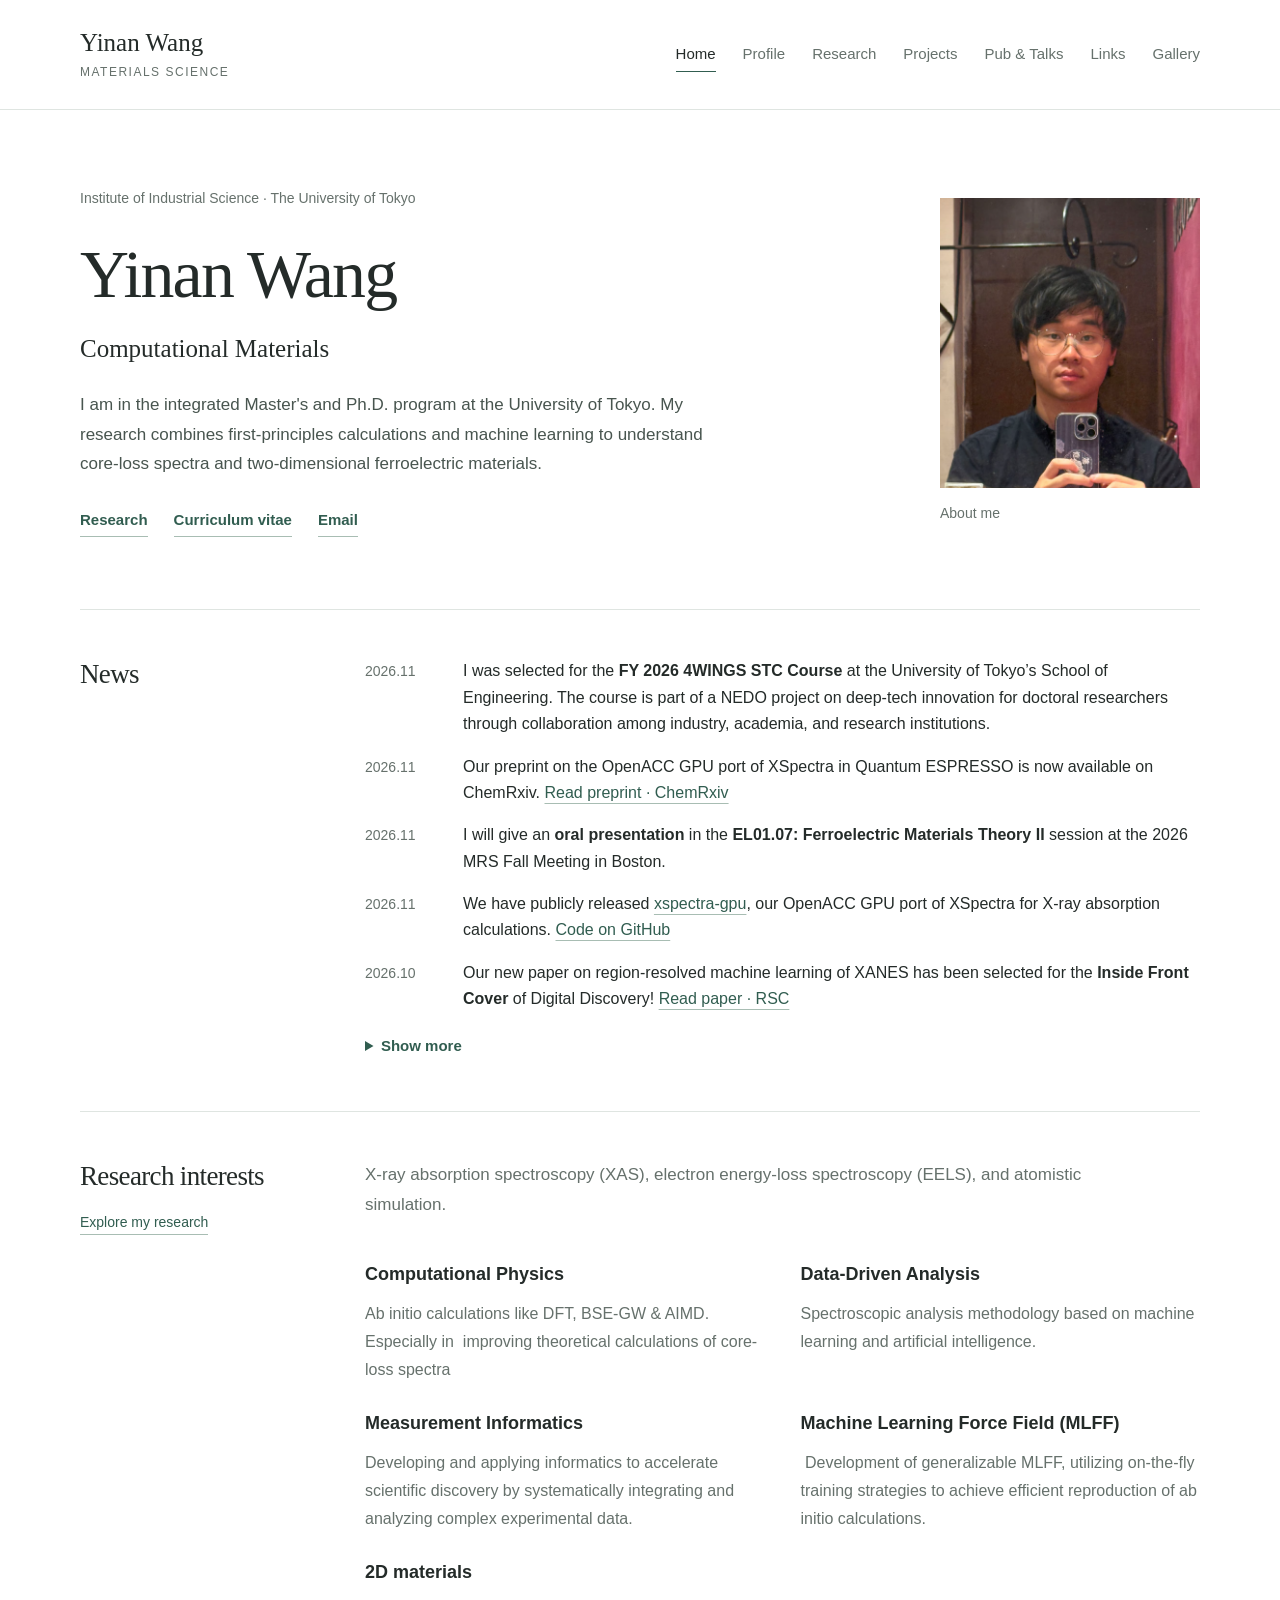
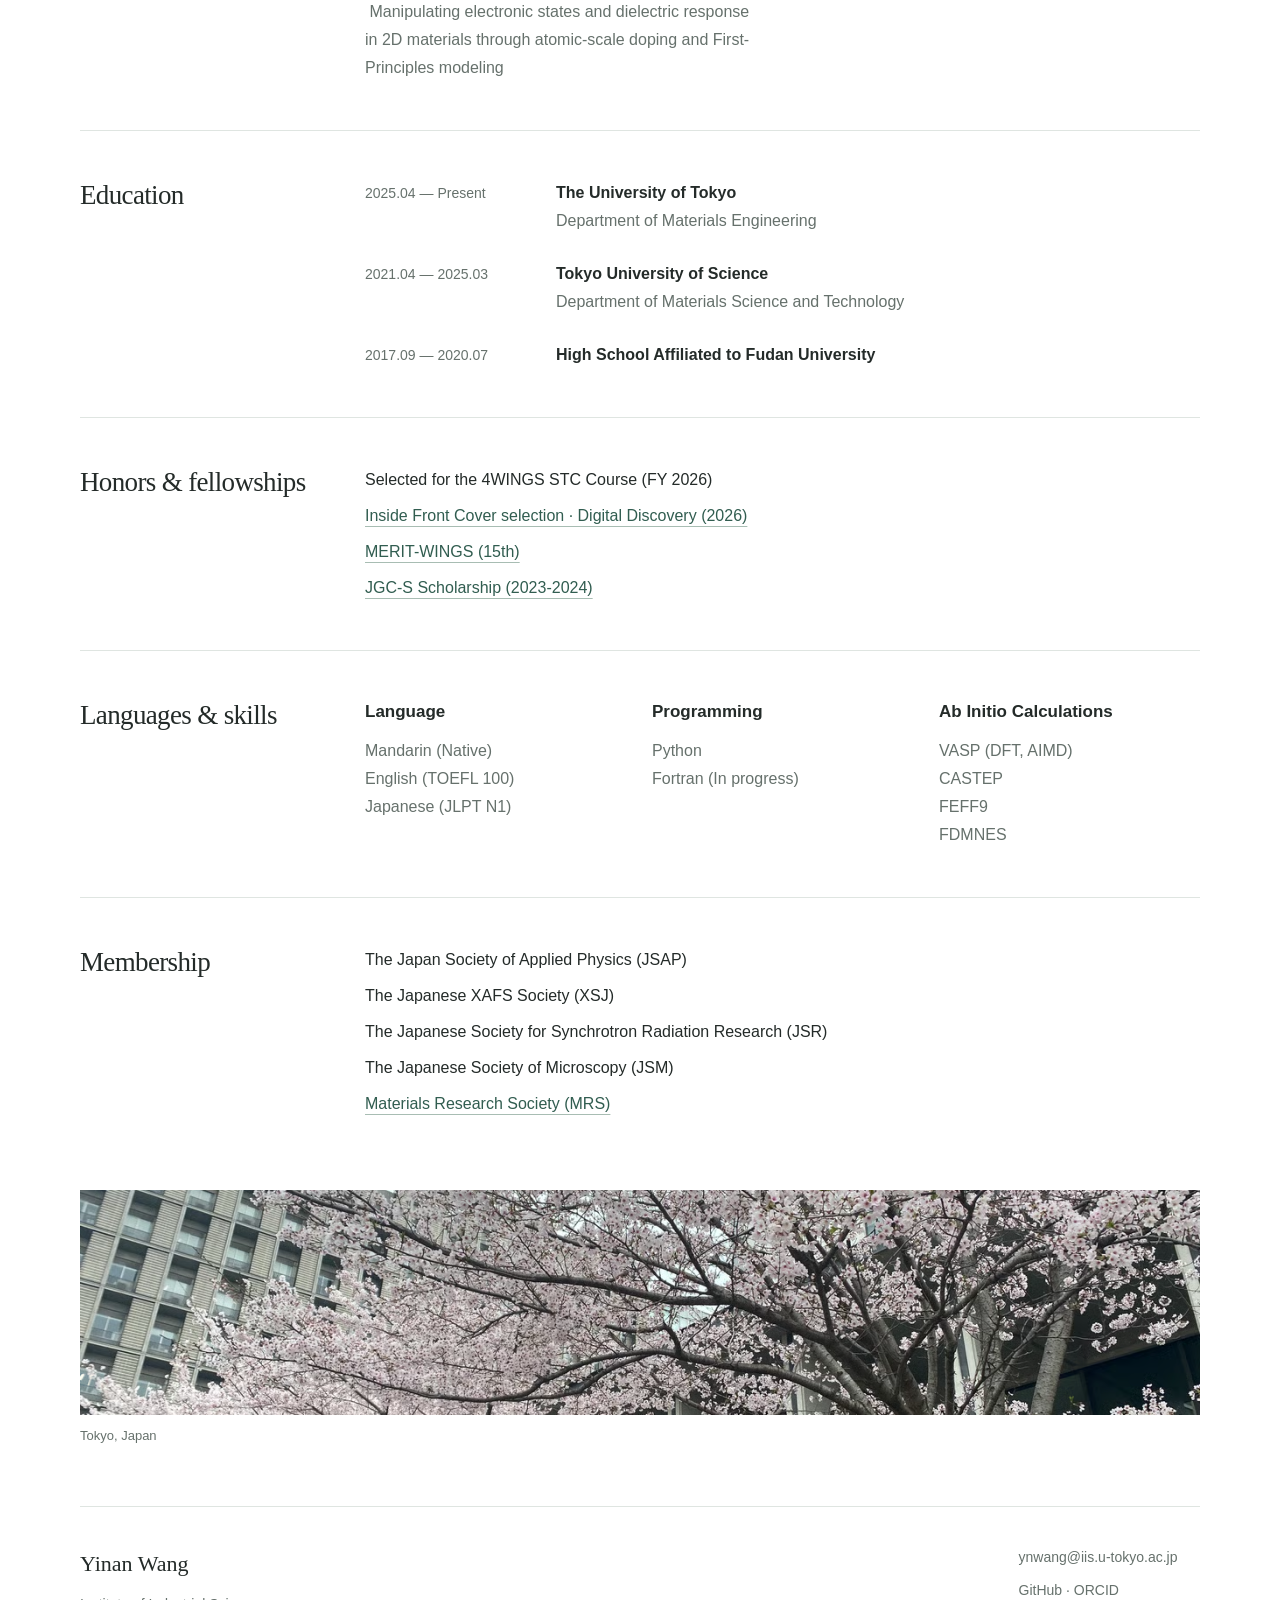
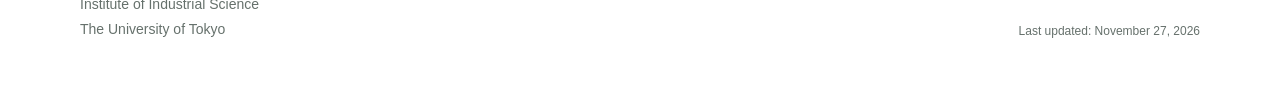
==== commit dfb3d921: "Let visitors expand older homepage news" ====
--- a/index.html
+++ b/index.html
@@ -1,10 +1,39 @@
 <!doctype html>
-<html lang="en"><head><meta charset="utf-8"><meta name="viewport" content="width=device-width,initial-scale=1"><title>Yinan Wang</title><meta name="description" content="Yinan Wang — materials science, measurement informatics, machine learning, XAS and EELS at the University of Tokyo."><meta name="theme-color" content="#ffffff"><link rel="canonical" href="https://yinanwang-iis.github.io/"><link rel="icon" href="favicon.svg" type="image/svg+xml"><link rel="stylesheet" href="style.css?v=20260926-editorial"></head>
+<html lang="en"><head><meta charset="utf-8"><meta name="viewport" content="width=device-width,initial-scale=1"><title>Yinan Wang</title><meta name="description" content="Yinan Wang — materials science, measurement informatics, machine learning, XAS and EELS at the University of Tokyo."><meta name="theme-color" content="#ffffff"><link rel="canonical" href="https://yinanwang-iis.github.io/"><link rel="icon" href="favicon.svg" type="image/svg+xml"><link rel="stylesheet" href="style.css?v=20261127-news"></head>
 <body><a class="skip" href="#main">Skip to content</a><header><nav aria-label="Main navigation"><a class="wordmark" href="index.html">Yinan Wang<span>Materials Science</span></a><div class="nav-links"><a href="index.html" aria-current="page">Home</a><a href="profile.html">Profile</a><a href="research.html">Research</a><a href="projects.html">Projects</a><a href="pub-and-talks.html">Pub & Talks</a><a href="links.html">Links</a><a href="gallery.html">Gallery</a></div></nav></header><main id="main"><section class="home-intro">
 <div class="intro-copy"><p class="affiliation">Institute of Industrial Science · The University of Tokyo</p><h1>Yinan Wang</h1><p class="intro-field">Computational Materials</p><p>I am in the integrated Master's and Ph.D. program at the University of Tokyo. My research combines first-principles calculations and machine learning to understand core-loss spectra and two-dimensional ferroelectric materials.</p><div class="intro-links"><a href="research.html">Research</a><a href="https://www.overleaf.com/read/ssrjstzkhgrx#f993db">Curriculum vitae</a><a href="mailto:ynwang@iis.u-tokyo.ac.jp">Email</a></div></div>
 <figure class="intro-photo"><img src="home-2.avif" width="1193" height="1200" alt="Yinan Wang" fetchpriority="high"><figcaption><a href="profile.html">About me</a></figcaption></figure>
 </section>
-<section class="section home-section news"><div class="section-heading"><h2>News</h2></div><ul><li><time datetime="2026-11">2026.11</time><div>I was selected for the <strong>FY 2026 4WINGS STC Course</strong> at the University of Tokyo’s School of Engineering. The course is part of a NEDO project on deep-tech innovation for doctoral researchers through collaboration among industry, academia, and research institutions.</div></li><li><time datetime="2026-11-18">2026.11</time><div>Our preprint on the OpenACC GPU port of XSpectra in Quantum ESPRESSO is now available on ChemRxiv. <a href="https://doi.org/10.26434/chemrxiv.15012423/v1">Read preprint · ChemRxiv</a></div></li><li><time datetime="2026-11">2026.11</time><div>I will give an <strong>oral presentation</strong> in the <strong>EL01.07: Ferroelectric Materials Theory II</strong> session at the <em>2026 MRS Fall Meeting</em> in Boston.</div></li><li><time datetime="2026-11-11">2026.11</time><div>We have publicly released <a href="projects.html#xspectra-gpu">xspectra-gpu</a>, our OpenACC GPU port of XSpectra for X-ray absorption calculations. <a href="https://github.com/YinanWang-iis/xspectra-gpu">Code on GitHub</a></div></li><li><time datetime="2026-10">2026.10</time><div>Our new paper on region-resolved machine learning of XANES has been selected for the <strong>Inside Front Cover</strong> of <em>Digital Discovery</em>! <a href="https://doi.org/10.1039/D6DD00261G">Read paper · RSC</a></div></li><li><time datetime="2026-10">2026.10</time><div>I'm going to give a poster presentation at The<em> 62nd</em>&nbsp; <em>Symposium on X-Ray Analysis </em>@<em> </em>Kunibiki Messe, Shimane Prefectural Convention Center</div></li><li><time datetime="2026-10">2026.10</time><div>I'm going to give a poster presentation at ACSIN-16 &amp; ICSPM34 @ Arcrea HIMEJI</div></li><li><time datetime="2026-09">2026.09</time><div>Our manuscript is accepted by Digital Discovery!&nbsp;</div></li><li><time datetime="2026-09">2026.09</time><div>I have given an oral presentation at The <em>87th JSAP Autumn Meeting</em>, Hokkaido University.</div></li><li><time datetime="2026-08">2026.08</time><div>We have submitted our new manuscript on Arxiv. <a href="https://arxiv.org/abs/2608.09216" >arXiv:2608.09216&nbsp;</a></div></li><li><time datetime="2026-05">2026.05</time><div>I'm going to give an oral presentation at <em>The 82nd Annual Meeting of The Japanese Society of Microscopy </em>@ Sendai International Center.</div></li><li><time datetime="2026-04">2026.04</time><div>We have submitted our new manuscript on Arxiv. &nbsp; <a href="https://arxiv.org/abs/2604.27342">arXiv:2604.27342</a>&nbsp;</div></li><li><time datetime="2026-03">2026.03</time><div>We have submitted our new manuscript on Arxiv. &nbsp; <a href="https://doi.org/10.1039/D6DD00261G">Read paper · RSC</a> *Accepted by Digital Discovery&nbsp;</div></li><li><time datetime="2026-03">2026.03</time><div>I updated my personal cv. <a href="https://www.overleaf.com/read/ssrjstzkhgrx#f993db" >View CV</a></div></li><li><time datetime="2026-03">2026.03</time><div>I'm going to give an oral presentation at <em>The 73rd JSAP Spring Meeting </em>@ Institute of Science Tokyo.</div></li><li><time datetime="2026-02">2026.02</time><div>Our paper is published by Ultramicroscopy! <a href="https://doi.org/10.1016/j.ultramic.2026.114336" >Read paper</a></div></li><li><time datetime="2025-10">2025.10</time><div>We submitted our new paper.</div></li><li><time datetime="2025-09">2025.09</time><div>Presented at 28th XAFS annual meeting @KEK</div></li></ul></section>
+<section class="section home-section news">
+  <div class="section-heading"><h2>News</h2></div>
+  <div>
+    <ul>
+      <li><time datetime="2026-11">2026.11</time><div>I was selected for the <strong>FY 2026 4WINGS STC Course</strong> at the University of Tokyo’s School of Engineering. The course is part of a NEDO project on deep-tech innovation for doctoral researchers through collaboration among industry, academia, and research institutions.</div></li>
+      <li><time datetime="2026-11-18">2026.11</time><div>Our preprint on the OpenACC GPU port of XSpectra in Quantum ESPRESSO is now available on ChemRxiv. <a href="https://doi.org/10.26434/chemrxiv.15012423/v1">Read preprint · ChemRxiv</a></div></li>
+      <li><time datetime="2026-11">2026.11</time><div>I will give an <strong>oral presentation</strong> in the <strong>EL01.07: Ferroelectric Materials Theory II</strong> session at the <em>2026 MRS Fall Meeting</em> in Boston.</div></li>
+      <li><time datetime="2026-11-11">2026.11</time><div>We have publicly released <a href="projects.html#xspectra-gpu">xspectra-gpu</a>, our OpenACC GPU port of XSpectra for X-ray absorption calculations. <a href="https://github.com/YinanWang-iis/xspectra-gpu">Code on GitHub</a></div></li>
+      <li><time datetime="2026-10">2026.10</time><div>Our new paper on region-resolved machine learning of XANES has been selected for the <strong>Inside Front Cover</strong> of <em>Digital Discovery</em>! <a href="https://doi.org/10.1039/D6DD00261G">Read paper · RSC</a></div></li>
+    </ul>
+    <details class="news-archive">
+      <summary><span class="news-more">Show more</span><span class="news-less">Show less</span></summary>
+      <ul>
+        <li><time datetime="2026-10">2026.10</time><div>I'm going to give a poster presentation at The<em> 62nd</em>&nbsp; <em>Symposium on X-Ray Analysis </em>@<em> </em>Kunibiki Messe, Shimane Prefectural Convention Center</div></li>
+        <li><time datetime="2026-10">2026.10</time><div>I'm going to give a poster presentation at ACSIN-16 &amp; ICSPM34 @ Arcrea HIMEJI</div></li>
+        <li><time datetime="2026-09">2026.09</time><div>Our manuscript is accepted by Digital Discovery!&nbsp;</div></li>
+        <li><time datetime="2026-09">2026.09</time><div>I have given an oral presentation at The <em>87th JSAP Autumn Meeting</em>, Hokkaido University.</div></li>
+        <li><time datetime="2026-08">2026.08</time><div>We have submitted our new manuscript on Arxiv. <a href="https://arxiv.org/abs/2608.09216" >arXiv:2608.09216&nbsp;</a></div></li>
+        <li><time datetime="2026-05">2026.05</time><div>I'm going to give an oral presentation at <em>The 82nd Annual Meeting of The Japanese Society of Microscopy </em>@ Sendai International Center.</div></li>
+        <li><time datetime="2026-04">2026.04</time><div>We have submitted our new manuscript on Arxiv. &nbsp; <a href="https://arxiv.org/abs/2604.27342">arXiv:2604.27342</a>&nbsp;</div></li>
+        <li><time datetime="2026-03">2026.03</time><div>We have submitted our new manuscript on Arxiv. &nbsp; <a href="https://doi.org/10.1039/D6DD00261G">Read paper · RSC</a> *Accepted by Digital Discovery&nbsp;</div></li>
+        <li><time datetime="2026-03">2026.03</time><div>I updated my personal cv. <a href="https://www.overleaf.com/read/ssrjstzkhgrx#f993db" >View CV</a></div></li>
+        <li><time datetime="2026-03">2026.03</time><div>I'm going to give an oral presentation at <em>The 73rd JSAP Spring Meeting </em>@ Institute of Science Tokyo.</div></li>
+        <li><time datetime="2026-02">2026.02</time><div>Our paper is published by Ultramicroscopy! <a href="https://doi.org/10.1016/j.ultramic.2026.114336" >Read paper</a></div></li>
+        <li><time datetime="2025-10">2025.10</time><div>We submitted our new paper.</div></li>
+        <li><time datetime="2025-09">2025.09</time><div>Presented at 28th XAFS annual meeting @KEK</div></li>
+      </ul>
+    </details>
+  </div>
+</section>
 <section class="section home-section research"><div class="section-heading"><h2>Research interests</h2><a class="quiet-link" href="research.html">Explore my research</a></div><p class="section-intro">X-ray absorption spectroscopy (XAS), electron energy-loss spectroscopy (EELS), and atomistic simulation.</p><div class="research-grid"><article><h3>Computational Physics</h3><p>Ab initio calculations like DFT, BSE-GW &amp; AIMD. Especially in&nbsp; improving theoretical calculations of core-loss spectra</p></article><article><h3>Data-Driven Analysis&nbsp;</h3><p>Spectroscopic analysis methodology based on machine learning and artificial intelligence.&nbsp;</p></article><article><h3>Measurement Informatics&nbsp;</h3><p>Developing and applying informatics to accelerate scientific discovery by systematically integrating and analyzing complex experimental data.</p></article><article><h3>Machine Learning Force Field (MLFF)</h3><p>&nbsp;Development of generalizable MLFF, utilizing on-the-fly training strategies to achieve efficient reproduction of ab initio calculations.&nbsp;</p></article><article><h3>2D materials</h3><p>&nbsp;Manipulating electronic states and dielectric response in 2D materials through atomic-scale doping and First-Principles modeling&nbsp;</p></article></div></section>
 <section class="section home-section education"><div class="section-heading"><h2>Education</h2></div><dl class="education-list"><div><dt>2025.04 — Present</dt><dd><strong>The University of Tokyo</strong><span>Department of Materials Engineering</span></dd></div><div><dt>2021.04 — 2025.03</dt><dd><strong>Tokyo University of Science</strong><span>Department of Materials Science and Technology</span></dd></div><div><dt>2017.09 — 2020.07</dt><dd><strong>High School Affiliated to Fudan University</strong></dd></div></dl></section>
 <section class="section home-section honors"><div class="section-heading"><h2>Honors &amp; fellowships</h2></div><ul class="plain-list"><li>Selected for the 4WINGS STC Course (FY 2026)</li><li><a href="https://doi.org/10.1039/D6DD00261G">Inside Front Cover selection · Digital Discovery (2026)</a></li><li><a href="https://www.merit.t.u-tokyo.ac.jp/merit/en/index.html" target="_blank" rel="noopener noreferrer">MERIT-WINGS (15th)</a></li><li><a href="https://www.jgcs.or.jp/en/" target="_blank" rel="noopener noreferrer">JGC-S Scholarship (2023-2024)</a></li></ul></section>
--- a/style.css
+++ b/style.css
@@ -11,3 +11,18 @@
 
 .research-figure{margin:25px 0 30px}.research-figure>a{display:block;max-width:640px;margin:0 auto;background:#f8faf8;outline-offset:5px}.research-figure img{display:block;width:100%;height:auto}.research-figure figcaption{font-size:14px;line-height:1.65;color:var(--muted);max-width:640px;margin:14px auto 0}.research-figure figcaption span{display:block;font-size:12px;margin-top:5px;color:#737e77}.research-figure>a:hover{outline:1px solid var(--line)}@media(max-width:600px){.research-figure{margin:22px 0}.research-figure figcaption{font-size:14px}}
 .project-figure-grid{display:grid;grid-template-columns:repeat(2,minmax(0,1fr));gap:24px;align-items:start}.project-figure-grid .research-figure{min-width:0;margin:8px 0 24px}.project-figure-grid .research-figure>a,.project-figure-grid figcaption{max-width:none}@media(max-width:700px){.project-figure-grid{grid-template-columns:1fr}}
+
+.news-archive { margin-top: 16px; }
+.news-archive summary {
+  width: fit-content;
+  padding: 4px 0;
+  color: var(--accent);
+  cursor: pointer;
+  font-size: 15px;
+  font-weight: 600;
+}
+.news-archive summary:hover { text-decoration: underline; }
+.news-archive summary:focus-visible { outline: 2px solid var(--accent); outline-offset: 4px; }
+.news-archive:not([open]) .news-less,
+.news-archive[open] .news-more { display: none; }
+.news-archive ul { margin-top: 12px; }
